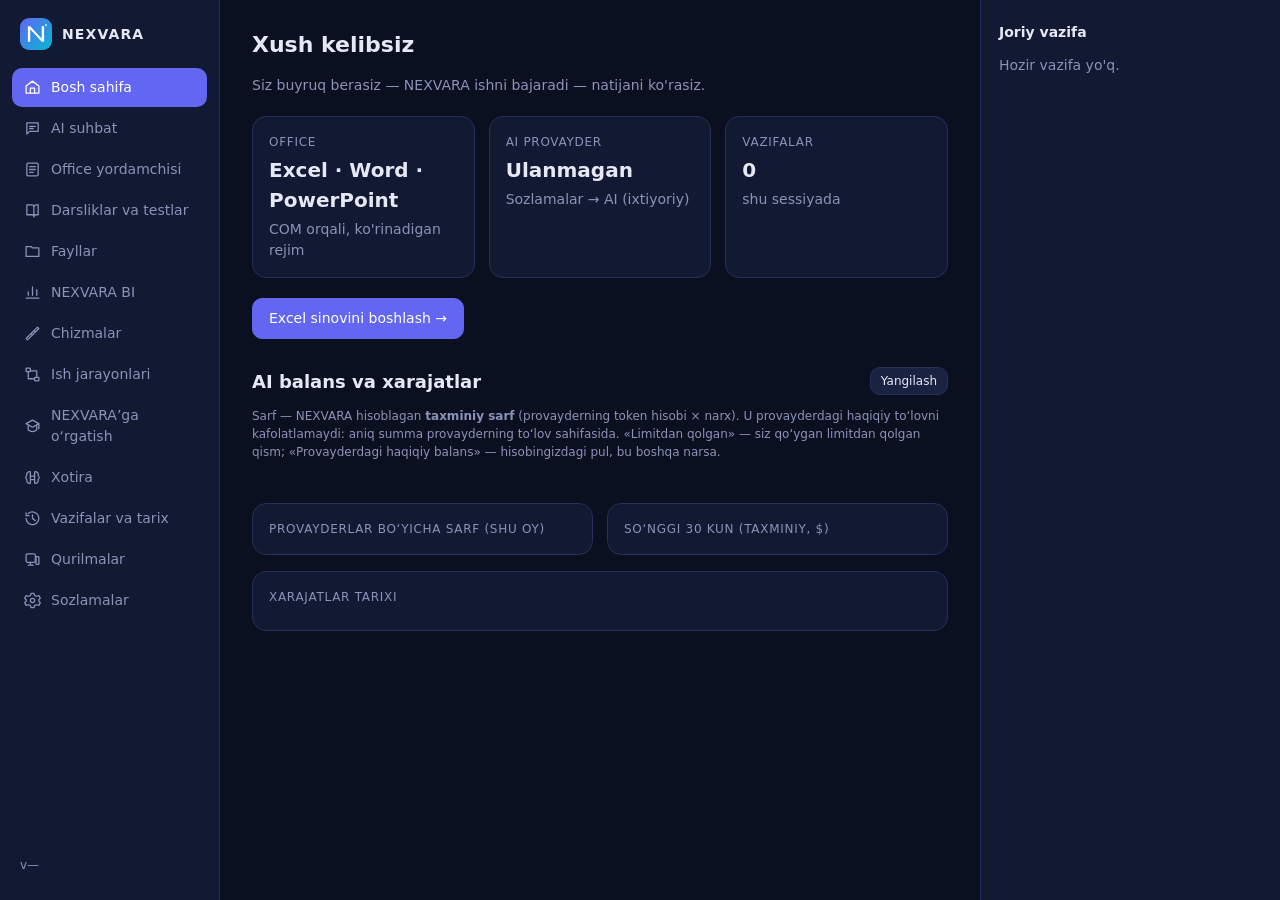
==== src/nexvara/app/ui/index.html @ e2f55698 "Chizma: o'lchamlar jadvali (Word'da rasm ostida), bir nechta chizmadan PDF albom («Albom» tugmasi), " ====
<!doctype html>
<html lang="uz" data-theme="dark">
<head>
  <meta charset="utf-8">
  <meta name="viewport" content="width=device-width, initial-scale=1">
  <title>NEXVARA</title>
  <link rel="stylesheet" href="app.css">
</head>
<body>
  <aside class="sidebar">
    <div class="brand"><img class="logo" src="brand.svg" alt=""><span>NEXVARA</span></div>
    <nav id="nav">
      <button class="nav-item active" data-page="home" data-i18n="nav.home">Bosh sahifa</button>
      <button class="nav-item" data-page="chat" data-i18n="nav.chat">AI suhbat</button>
      <button class="nav-item" data-page="office" data-i18n="nav.office">Office yordamchisi</button>
      <button class="nav-item" data-page="library" data-i18n="nav.library">Darsliklar va testlar</button>
      <button class="nav-item" data-page="files" data-milestone="M5" data-i18n="nav.files">Fayllar</button>
      <button class="nav-item" data-page="bi" data-milestone="M8" data-i18n="nav.bi">NEXVARA BI</button>
      <button class="nav-item" data-page="cad" data-i18n="nav.cad">Chizmalar</button>
      <button class="nav-item" data-page="workflows" data-milestone="M6" data-i18n="nav.workflows">Ish jarayonlari</button>
      <button class="nav-item" data-page="teach" data-milestone="M6" data-i18n="nav.teach">NEXVARA’ga o‘rgatish</button>
      <button class="nav-item" data-page="memory" data-milestone="M6" data-i18n="nav.memory">Xotira</button>
      <button class="nav-item" data-page="history" data-i18n="nav.history">Vazifalar va tarix</button>
      <button class="nav-item" data-page="devices" data-milestone="M12" data-i18n="nav.devices">Qurilmalar</button>
      <button class="nav-item" data-page="settings" data-i18n="nav.settings">Sozlamalar</button>
    </nav>
    <div class="sidebar-foot" id="version">v—</div>
  </aside>

  <main class="content">
    <div class="update-banner" id="update-banner" role="status" hidden>
      <span id="update-banner-text"></span>
      <button class="btn primary" id="update-banner-go" type="button">Yangilash</button>
      <button class="btn" id="update-banner-later" type="button">Keyinroq</button>
    </div>
    <section class="page active" id="page-home">
      <h1>Xush kelibsiz</h1>
      <p class="muted">Siz buyruq berasiz — NEXVARA ishni bajaradi — natijani ko'rasiz.</p>
      <div class="cards">
        <div class="card"><div class="card-label">Office</div><div class="card-value">Excel · Word · PowerPoint</div><div class="muted">COM orqali, ko'rinadigan rejim</div></div>
        <div class="card"><div class="card-label">AI provayder</div><div class="card-value" id="ai-status">Ulanmagan</div><div class="muted">Sozlamalar → AI (ixtiyoriy)</div></div>
        <div class="card"><div class="card-label">Vazifalar</div><div class="card-value" id="task-count">0</div><div class="muted">shu sessiyada</div></div>
      </div>
      <button class="btn primary" data-goto="office">Excel sinovini boshlash →</button>

      <section class="ai-money" id="ai-money" aria-labelledby="ai-money-title">
        <div class="ai-money-head">
          <h2 id="ai-money-title">AI balans va xarajatlar</h2>
          <button class="btn small-btn" id="ai-money-refresh" type="button">Yangilash</button>
        </div>
        <p class="muted small">Sarf — NEXVARA hisoblagan <b>taxminiy sarf</b> (provayderning
          token hisobi × narx). U provayderdagi haqiqiy to‘lovni kafolatlamaydi: aniq summa
          provayderning to‘lov sahifasida. «Limitdan qolgan» — siz qo‘ygan limitdan qolgan qism;
          «Provayderdagi haqiqiy balans» — hisobingizdagi pul, bu boshqa narsa.</p>
        <div class="ai-warn" id="ai-money-warn" hidden></div>
        <div class="ai-totals" id="ai-money-totals"></div>
        <div class="ai-cards" id="ai-money-cards"></div>
        <div class="ai-money-grid">
          <div class="card">
            <div class="card-label">Provayderlar bo‘yicha sarf (shu oy)</div>
            <div id="ai-money-split"></div>
          </div>
          <div class="card">
            <div class="card-label">So‘nggi 30 kun (taxminiy, $)</div>
            <div id="ai-money-chart" class="ai-chart"></div>
          </div>
        </div>
        <div class="card wide">
          <div class="card-label">Xarajatlar tarixi</div>
          <table class="lib-table" id="ai-money-history"></table>
        </div>
      </section>
    </section>

    <section class="page" id="page-chat">
      <h1 data-i18n="nav.chat">AI suhbat</h1>
      <p class="muted small">Masalan: «Hisobot.xlsx ni och, dublikatlarni o‘chir, Summa bo‘yicha
        kamayish tartibida sarala, jami qo‘sh, diagramma qo‘sh va saqla» ·
        «ariza.docx ni rasmiy formatla va PDF ga saqla» ·
        «7-sinf fizika Nyuton qonunlari mavzusini chiqarib ber» ·
        «… bo‘yicha taqdimot tayyorla» · «… 20 ta test tuz». Asl fayllar o‘zgarmaydi:
        natija «_NEXVARA» nusxasiga saqlanadi.</p>
      <div class="chat-log" id="chat-log"></div>
      <div class="chat-context" id="chat-context" hidden>📄 <span id="chat-file"></span></div>
      <div class="chat-tools" role="toolbar" aria-label="Rasm, ovoz va AI modeli">
        <button class="btn" id="chat-mic" type="button" title="🎤 Ovoz bilan topshiriq: bosing, gapiring, yana bosing (o‘zbek, rus, ingliz)">🎤 Gapirish</button>
        <button class="btn" id="chat-speak" type="button" aria-pressed="false" title="🔊 Javoblarni ovozda eshitish (yoqish/o‘chirish)">🔊 Ovozli javob</button>
        <button class="btn" id="chat-image" type="button" title="🖼️ Kompyuterdan rasm yuklash — keyin savol bering">🖼️ Rasm</button>
        <button class="btn" id="chat-camera" type="button" title="📷 Kamera bilan suratga olish">📷 Kamera</button>
        <button class="btn" id="chat-gen" type="button" title="✨ AI bilan rasm yaratish yoki ochiq rasmni tahrirlash (narxi oldin aytiladi)">✨ Rasm yaratish</button>
        <button class="btn" id="chat-live" type="button" aria-pressed="false" title="🎧 Jonli ovozli suhbat: tinglaydi, javob beradi, yana tinglaydi">🎧 Jonli suhbat</button>
        <button class="btn" id="chat-models" type="button" title="🧠 AI modeli: har yo‘nalish uchun AUTO yoki qo‘lda">🧠 AUTO</button>
      </div>
      <div class="muted small" id="chat-ai-meta" aria-live="polite">AI modeli: tanlanmagan</div>
      <form class="chat-input" id="chat-form">
        <button class="btn" id="chat-attach" type="button" title="Fayl tanlash">📎</button>
        <input id="chat-text" type="text" placeholder="Masalan: 7-sinf fizika Nyuton qonunlari 20 ta test" autocomplete="off">
        <button class="btn primary" type="submit">Yuborish</button>
      </form>
    </section>

    <section class="page" id="page-office">
      <h1 data-i18n="nav.office">Office yordamchisi</h1>
      <div class="card wide">
        <div class="card-label">Excel — birinchi real sinov</div>
        <p>Excel ochiladi, yangi ish kitobi yaratiladi, 10 qatorli jadval kiritiladi, hisob-kitob qilinadi,
          formatlanadi, <b>Documents\NEXVARA</b> papkasiga saqlanadi va qayta ochib tekshiriladi.
          Hammasi sizning ko'z oldingizda bajariladi.</p>
        <button class="btn primary run-task" id="run-excel" data-api="run_excel_demo">Excel'da jadval yaratish</button>
      </div>
      <div class="card wide">
        <div class="card-label">Excel — savdo boshqaruv paneli</div>
        <p>144 qatorli savdo ma'lumoti, SUMIFS/IF/COUNTIF formulalari, KPI ko'rsatkichlari,
          3 ta grafik, yig‘ma jadval (PivotTable) va shartli formatlash. Har bir raqam qayta ochib tekshiriladi.</p>
        <button class="btn primary run-task" id="run-dashboard" data-api="run_excel_dashboard">Excel’da boshqaruv paneli yaratish</button>
      </div>
      <div class="card wide">
        <div class="card-label">Word — rasmiy hisobot</div>
        <p>A4 sahifa, sarlavha, mundarija, bo'limlar, jadval, diagramma rasmi, izoh, kolontitul va
          sahifa raqamlari. DOCX va PDF saqlanadi, qayta ochib 15 ta tekshiruvdan o'tkaziladi.</p>
        <button class="btn primary run-task" id="run-word" data-api="run_word_report">Word hisobot yaratish</button>
      </div>
      <div class="card wide">
        <div class="card-label">PowerPoint — taqdimot</div>
        <p>6 slayd (16:9): jadval, haqiqiy grafik, rasm, ma'ruzachi izohlari, o'tishlar va animatsiya.
          Matn sig'ishi va obyektlar ustma-ust tushmasligi tekshiriladi. PPTX va PDF saqlanadi.</p>
        <button class="btn primary run-task" id="run-ppt" data-api="run_presentation">PowerPoint taqdimot yaratish</button>
      </div>
    </section>

    <section class="page" id="page-library">
      <h1>Darsliklar va testlar</h1>
      <p class="muted">Darsliklar kompyuteringizda saqlanadi va NEXVARA ulardan mavzu bo'yicha test tuzadi.</p>
      <div class="card wide">
        <div class="card-label">Darsliklar papkasi</div>
        <div class="mono" id="lib-folder"></div>
        <div class="row">
          <button class="btn" id="lib-open" type="button">Papkani ochish</button>
          <button class="btn primary run-task" id="lib-index" type="button">Yangilash (indekslash)</button>
          <span class="muted" id="lib-count"></span>
        </div>
        <div id="lib-empty" class="hint">
          <b>Qanday qo'shiladi:</b> yangi darsliklarni Respublika ta'lim markazining rasmiy Telegram
          kanalidan PDF ko'rinishida yuklab oling va shu papkaga tashlang. Fayl nomida sinf va fan
          bo'lsa yaxshi (masalan <span class="mono">7-sinf Fizika.pdf</span>) yoki
          <span class="mono">7-sinf</span> nomli papkalarga joylang. Keyin «Yangilash»ni bosing.
        </div>
      </div>

      <div class="card wide" id="sources">
        <div class="card-label">Darslik manbalari</div>
        <div class="source-row">
          <div>
            <b>Rasmiy eski nashr</b> — eduportal.uz (vazirlik portali, 2017–2019, 205 ta o‘zbekcha darslik)
            <div class="muted small" id="src-edu"></div>
          </div>
          <button class="btn run-task" id="src-edu-btn" type="button">Yuklab olish</button>
        </div>
        <div class="source-row">
          <div>
            <b>Yangi darsliklar</b> — Respublika ta’lim markazi rasmiy Telegram kanali
            <div class="muted small" id="src-tg"></div>
          </div>
          <button class="btn primary run-task" id="src-tg-btn" type="button" hidden>Yuklab olish</button>
        </div>
        <div id="tg-setup" class="tg-steps" hidden>
          <div class="hint small">
            <b>1-qadam (bir marta):</b> <span class="mono">my.telegram.org</span> saytiga telefon raqamingiz bilan
            kiring → «API development tools» → istalgan nom bilan ilova yarating → <b>App api_id</b> va
            <b>App api_hash</b> ni shu yerga yozing. Bu bepul; ma’lumot faqat shu kompyuterda saqlanadi.
          </div>
          <div class="form-grid">
            <label>API ID <input id="tg-id" type="text" inputmode="numeric"></label>
            <label class="wide-field">API hash <input id="tg-hash" type="text"></label>
          </div>
          <div class="row"><button class="btn" id="tg-save" type="button">Saqlash</button></div>
        </div>
        <div id="tg-login" class="tg-steps" hidden>
          <div class="hint small"><b>2-qadam:</b> Telegram'ga kirish. Kod Telegram ilovangizga keladi.</div>
          <div class="form-grid">
            <label>Telefon <input id="tg-phone" type="tel" placeholder="+998901234567"></label>
            <label>Kod <input id="tg-code" type="text" inputmode="numeric"></label>
            <label>Ikki bosqichli parol (bo‘lsa) <input id="tg-pass" type="password"></label>
          </div>
          <div class="row">
            <button class="btn" id="tg-send" type="button">Kod yuborish</button>
            <button class="btn primary" id="tg-signin" type="button">Kirish</button>
          </div>
        </div>
        <div class="error" id="src-error" hidden></div>
      </div>

      <form class="card wide" id="test-form" hidden>
        <div class="card-label">Mavzu va test</div>
        <div class="form-grid">
          <label>Sinf <select id="t-grade"></select></label>
          <label>Fan <select id="t-subject"></select></label>
          <label class="wide-field">Mavzu (bo'sh qoldirilsa — butun darslik)
            <input id="t-topic" type="text" placeholder="masalan: Nyuton qonunlari"></label>
          <label>Savollar soni <input id="t-count" type="number" min="1" max="60" value="20"></label>
          <label>Variantlar <input id="t-variants" type="number" min="1" max="6" value="1"></label>
          <label class="check-label"><input id="t-ai" type="checkbox">
            AI bilan tuzish (sifatliroq; pullik — narxi oldindan so‘raladi)</label>
        </div>
        <div class="error" id="t-error" hidden></div>
        <div class="row">
          <button class="btn run-task" id="t-topic-show" type="button">Mavzuni chiqarish</button>
          <button class="btn primary run-task" id="t-make" type="submit">Test tuzish</button>
        </div>
        <p class="muted small">AI'siz rejimda savollar darslik matnidagi ta'riflar, sanalar va
          raqamlardan tuziladi. «AI bilan» belgilansa, savollarni AI mavzu matnidan yozadi (kalit
          kerak). Word'da tahrirlab olishingiz mumkin.
          «Mavzuni chiqarish» mavzu matnini Word'da va darslikning asl sahifalarini PDF'da beradi.</p>
      </form>

      <div class="card wide">
        <div class="card-label">Kutubxona</div>
        <table class="lib-table">
          <thead><tr><th>Sinf</th><th>Fan</th><th>Yil</th><th>Bet</th><th>Fayl</th></tr></thead>
          <tbody id="lib-books"></tbody>
        </table>
        <div id="lib-problems-box" hidden>
          <div class="card-label" style="margin-top:12px">Qo'shilmagan fayllar</div>
          <ul id="lib-problems" class="small"></ul>
        </div>
      </div>
    </section>

    <section class="page" id="page-history">
      <h1 data-i18n="nav.history">Vazifalar va tarix</h1>
      <div id="history-list" class="history"></div>
    </section>

    <section class="page" id="page-settings">
      <h1>Sozlamalar</h1>
      <div class="card wide">
        <div class="card-label">Ko‘rinish</div>
        <div class="row">
          <button class="btn" data-theme-set="dark" type="button">Qorong‘i</button>
          <button class="btn" data-theme-set="light" type="button">Yorug‘</button>
        </div>
      </div>
      <div class="card wide" id="account-card">
        <div class="card-label">Google hisobi (ixtiyoriy)</div>
        <p class="muted small">Kirmasangiz ham NEXVARA to‘liq ishlaydi. Kirish xavfsiz brauzer
          oynasida bo‘ladi; parol NEXVARA’ga kelmaydi, kirish kaliti Windows Credential Manager’da saqlanadi.</p>
        <div id="account-info" class="muted small"></div>
        <div class="row">
          <button class="btn" id="account-import" type="button">Client JSON faylini tanlash</button>
          <button class="btn primary" id="account-login" type="button">Google bilan kirish</button>
          <button class="btn" id="account-logout" type="button" hidden>Chiqish</button>
          <button class="btn" id="account-forget-owner" type="button" hidden>Egani almashtirish</button>
        </div>
        <div class="row" id="account-owner-ask" hidden>
          <span id="account-owner-text"></span>
          <button class="btn primary" id="account-owner-yes" type="button">Ha, bu mening hisobim</button>
          <button class="btn" id="account-owner-no" type="button">Yo‘q</button>
        </div>
        <p class="muted small">JSON fayl Google Cloud → Clients → «Desktop app» dan yuklanadi
          (docs/GOOGLE_LOGIN.md). NEXVARA hisobingizga o‘zi kirmaydi: kirishni faqat siz brauzerda tasdiqlaysiz.</p>
        <div class="error" id="account-error" hidden></div>
      </div>
      <div class="card wide" id="sync-card">
        <div class="card-label">Sinxronlash (ixtiyoriy)</div>
        <p class="muted small">Sozlamalar, eslatmalar va o‘rgatilgan qoidalar boshqa kompyuter va telefon bilan
          almashadi. Fayllar parol bilan shifrlanadi; API kalitlar va AI yoqilishi hech qachon uzatilmaydi.</p>
        <form id="sync-form" class="form-grid">
          <label>Umumiy papka (OneDrive, Google Drive papkasi, tarmoq)
            <input id="sync-folder" type="text" placeholder="masalan C:\Users\Siz\OneDrive"></label>
          <label>Sinxron paroli (barcha qurilmalarda bir xil, 8+ belgi)
            <input id="sync-pass" type="password" autocomplete="new-password" placeholder="saqlangan bo‘lsa bo‘sh qoldiring"></label>
          <label class="check-label"><input id="sync-drive" type="checkbox"> Google Drive orqali ham (Google hisobi kerak)</label>
          <label class="check-label"><input id="sync-chat" type="checkbox"> Suhbat tarixini ham (oxirgi 30 kun, shifrlangan)</label>
          <div class="row"><button class="btn" type="submit">Saqlash</button>
            <button class="btn primary" id="sync-now" type="button">Hozir sinxronlash</button></div>
        </form>
        <div class="muted small" id="sync-msg"></div>
        <div class="error" id="sync-error" hidden></div>
      </div>
      <form class="card wide" id="settings-form">
        <div class="card-label">Testlar va Office</div>
        <div class="form-grid">
          <label>Savollar soni (sukut) <input id="s-count" type="number" min="1" max="60"></label>
          <label>Variantlar (sukut) <input id="s-variants" type="number" min="1" max="6"></label>
          <label class="check-label"><input id="s-keep-open" type="checkbox">
            Ish tugagach Office oynasi ochiq qolsin</label>
        </div>
        <div class="row"><button class="btn primary" type="submit">Saqlash</button>
          <span class="muted small" id="s-saved"></span></div>
        <div class="error" id="s-error" hidden></div>
      </form>
      <div class="card wide" id="ai-card">
        <div class="card-label">AI (ixtiyoriy)</div>
        <p class="muted small">Kalitsiz ham NEXVARA ishlaydi. Kalit qo‘shsangiz: erkin yozilgan
          buyruqlarni tushunadi, darsliklar bo‘yicha savollarga javob beradi, sifatliroq test tuzadi.
          Kalit Windows himoyalangan xotirasida (Credential Manager) saqlanadi va faqat o‘z
          provayderiga yuboriladi. Bitta provayder yetarli.</p>
        <p class="muted small"><b>Muhim:</b> ChatGPT, Claude yoki Gemini obunasi (Plus, Pro, Max,
          Advanced) API krediti bilan bir xil emas. NEXVARA API orqali ishlaydi — har bir provayder
          saytida alohida API kalit va API krediti (balans) kerak. To‘lov NEXVARA ichida
          qilinmaydi: «To‘lov / Balans» tugmasi provayderning rasmiy sahifasini brauzerda ochadi.
          Karta raqami, CVV yoki bank parolini NEXVARA’ga hech qachon kiritmang.</p>
        <details class="ai-howto">
          <summary>AI’ni qanday ulash mumkin (bir martalik, 2 daqiqa)</summary>
          <ol class="muted small">
            <li>Provayder qatorida «API kalitini olish ↗» ni bosing — rasmiy sayt brauzerda ochiladi.
              U yerda o‘z hisobingiz bilan kiring va yangi API kalit yarating.</li>
            <li>Kalitni saytdagi nusxalash tugmasi bilan nusxalang.</li>
            <li>NEXVARA’da «Buferdan kalitni saqlash» ni bosing. Kalit ekranga chiqmaydi: bepul
              tekshiriladi, Windows himoyalangan xotirasiga (Credential Manager) yoziladi va
              bufer tozalanadi.</li>
            <li>AI o‘zidan yoqilmaydi: pastdagi «AI yoqilgan» ni o‘zingiz belgilaysiz.</li>
          </ol>
          <p class="muted small">Nega «Google/ChatGPT bilan kirish» emas: OpenAI, Claude va DeepSeek
            boshqa dasturlarga API uchun rasmiy kirish (OAuth) bermaydi — faqat API kalit. Gemini’da
            OAuth bor, lekin u Google Cloud loyihasi va keng ruxsat talab qiladi; Google o‘zi ham
            API kalitni eng oddiy yo‘l deb tavsiya qiladi. Obuna (ChatGPT Plus, Gemini Advanced…)
            API krediti emas.</p>
        </details>
        <div id="ai-providers"></div>
        <div class="row wrap"><button class="btn" id="ai-refresh-catalog" type="button">Hozir yangilash</button>
          <span class="muted small" id="ai-catalog-status"></span></div>
        <h3 class="ai-caps-title">🧠 Yo‘nalishlar: AUTO yoki qo‘lda</h3>
        <p class="muted small">Matn, rasmni ko‘rish, rasm yaratish, ovoz → matn, matn → ovoz va jonli suhbat
          uchun alohida tanlang. AUTO — vazifaga qarab avval bepul, keyin eng arzon mos model; qo‘lda
          tanlangan model o‘zboshimchalik bilan almashtirilmaydi. Pullik rasm yaratish har doim
          narxi aytilib, «Ha» dan keyin bajariladi.</p>
        <div id="ai-caps-settings" class="caps-list"></div>
        <form id="ai-form">
          <div class="form-grid">
            <label class="check-label"><input id="ai-enabled" type="checkbox"> AI yoqilgan</label>
            <label class="check-label wide-field"><input id="ai-free" type="checkbox">
              Bepul rejim: hamma ish Gemini’ning bepul darajasida (pul sarflanmaydi)</label>
            <label class="check-label wide-field"><input id="ai-free-confirmed" type="checkbox">
              AI Studio hisobimda ushbu kalit Free Tier ekanini tekshirdim</label>
            <div class="free-note wide-field" id="ai-free-note"></div>
            <label>Asosiy provayder <select id="ai-provider"></select></label>
            <label>Kunlik limit, $ <input id="ai-daily" type="number" min="0" step="0.1"></label>
            <label>Oylik limit, $ <input id="ai-monthly" type="number" min="0" step="0.5"></label>
            <label>Shundan qimmat so‘rovda so‘rasin, $ <input id="ai-confirm" type="number" min="0" step="0.01"></label>
            <label>Bitta topshiriq limiti, $ <input id="ai-task" type="number" min="0" step="0.05"></label>
            <label class="check-label"><input id="ai-fallback" type="checkbox">
              Provayder javob bermasa, boshqa ulangan provayderga o‘tish</label>
            <label class="check-label"><input id="ai-send-text" type="checkbox">
              Savollarga javobda darslik parchalarini AI’ga yuborish</label>
          </div>
          <div class="row"><button class="btn primary" type="submit">Saqlash</button>
            <span class="muted small" id="ai-saved"></span></div>
          <div class="error" id="ai-error" hidden></div>
        </form>
        <div class="muted small" id="ai-spent"></div>
        <table class="lib-table" id="ai-usage"></table>
      </div>
      <div class="card wide">
        <div class="card-label">Ma’lumotlar</div>
        <div class="mono" id="s-data"></div>
        <div class="row">
          <button class="btn" id="s-open-data" type="button">Papkani ochish</button>
          <button class="btn" id="s-shortcut" type="button">Ish stolida yorliq yaratish</button>
          <button class="btn" id="s-clear-history" type="button">Vazifalar tarixini tozalash</button>
        </div>
        <div class="muted small" id="s-msg"></div>
      </div>
      <div class="card wide" id="update-card">
        <div class="card-label">Versiya va yangilanish</div>
        <div id="upd-info" class="muted small"></div>
        <form class="row wrap" id="upd-form">
          <input class="grow-input" id="upd-channel" type="text"
            placeholder="Yangilanish papkasi yoki https:// manzil (masalan D:\NEXVARA\releases)">
          <button class="btn" type="submit">Saqlash</button>
          <button class="btn primary" id="upd-check" type="button">Yangilanishni tekshirish</button>
          <button class="btn" id="upd-install" type="button" hidden>O‘rnatish</button>
        </form>
        <div class="muted small" id="upd-msg"></div>
        <div class="error" id="upd-error" hidden></div>
      </div>
      <div class="card wide"><div class="card-label">Tizim</div><pre id="sys-info" class="mono"></pre></div>
    </section>

    <section class="page" id="page-memory">
      <h1>Xotira</h1>
      <p class="muted">NEXVARA eslab qolgan narsalar, suhbatlar va fayllar. Hammasi faqat shu
        kompyuterda (D:\NEXVARA\app.db) saqlanadi. Suhbatda «Eslab qol: ...» deb yozsangiz ham bo‘ladi.</p>
      <div class="card wide">
        <div class="card-label">Qidiruv</div>
        <form class="row" id="mem-search-form">
          <input class="grow-input" id="mem-search" type="text" placeholder="masalan: maktab, hisobot, fizika">
          <button class="btn primary" type="submit">Qidirish</button>
        </form>
        <ul class="plain-list" id="mem-search-results"></ul>
      </div>
      <div class="card wide">
        <div class="card-label">Eslab qolinganlar</div>
        <form class="row" id="mem-fact-form">
          <input class="grow-input" id="mem-fact" type="text" placeholder="masalan: Men 12-maktabda fizika o‘qituvchisiman">
          <button class="btn primary" type="submit">Qo‘shish</button>
        </form>
        <ul class="plain-list" id="mem-facts"></ul>
      </div>
      <div class="card wide">
        <div class="card-label">Suhbatlar tarixi</div>
        <div class="mem-chat" id="mem-chat"></div>
        <div class="row"><button class="btn" id="mem-clear-chat" type="button">Suhbatlarni tozalash</button></div>
      </div>
      <div class="card wide">
        <div class="card-label">Oxirgi fayllar</div>
        <table class="lib-table" id="mem-files"></table>
      </div>
      <div class="card wide">
        <div class="card-label">Zaxira va tiklash</div>
        <div class="row wrap">
          <button class="btn" id="mem-export" type="button">Zaxira nusxa olish</button>
          <button class="btn" id="mem-import" type="button">Zaxiradan tiklash</button>
        </div>
        <div class="muted small" id="mem-backup-msg"></div>
      </div>
    </section>

    <section class="page" id="page-teach">
      <h1 data-i18n="nav.teach">NEXVARA’ga o‘rgatish</h1>
      <p class="muted">Bir marta o‘rgating — NEXVARA keyingi har bir ishda qo‘llaydi. Masalan:
        «Har doim Excel raqamlarini markazga joyla», «Word hujjatlarida doim sahifa raqamini qo‘y»,
        «testlar doim 2 variant bo‘lsin». Suhbatda ham shunday yozsangiz bo‘ladi.</p>
      <form class="card wide" id="teach-form">
        <div class="card-label">Yangi qoida</div>
        <div class="form-grid">
          <label>Qaysi ish uchun <select id="teach-app">
            <option value="excel">Excel</option><option value="word">Word</option>
            <option value="powerpoint">PowerPoint</option><option value="test">Testlar</option>
          </select></label>
          <label class="wide-field">Qoida <input id="teach-text" type="text"
            placeholder="masalan: jadvalni formatla va sarlavhani qotir"></label>
        </div>
        <div class="row">
          <button class="btn" id="teach-check" type="button">Tekshirish</button>
          <button class="btn primary" type="submit">Saqlash</button>
        </div>
        <div class="muted small" id="teach-preview"></div>
        <div class="error" id="teach-error" hidden></div>
        <p class="muted small">Word shablon: «shablon: D:\Shablonlar\maktab.dotx» deb yozing —
          yangi Word hujjatlar (testlar, mavzular) shu shablondan yaratiladi.</p>
      </form>
      <div class="card wide">
        <div class="card-label">O‘rgatilgan qoidalar</div>
        <div id="teach-rules"></div>
      </div>
    </section>

    <section class="page" id="page-files">
      <h1>Fayllar</h1>
      <p class="muted">Fayllarni topish, nusxalash, ko‘chirish, nomlash, ZIP, PDF'ga aylantirish,
        zaxira va tiklash. Hech bir fayl ustiga yozilmaydi; o‘chirilganlar Savatga tushadi.</p>
      <form class="card wide" id="f-form">
        <div class="card-label">Qidirish</div>
        <div class="form-grid">
          <label class="wide-field">Fayl nomidagi so‘z <input id="f-query" type="text" placeholder="masalan: hisobot"></label>
          <label>Turi <select id="f-ext">
            <option value="">Barchasi</option>
            <option value=".docx .doc .rtf">Word</option>
            <option value=".xlsx .xlsm .xls .csv">Excel</option>
            <option value=".pptx .ppt">PowerPoint</option>
            <option value=".pdf">PDF</option>
            <option value=".jpg .jpeg .png .gif .bmp .webp">Rasmlar</option>
            <option value=".zip .rar .7z">Arxivlar</option>
          </select></label>
          <label>Papka <input id="f-folder" type="text" placeholder="hamma odatiy joylar" readonly></label>
        </div>
        <div class="row wrap">
          <button class="btn primary" type="submit">Qidirish</button>
          <button class="btn" id="f-pick" type="button">Papka tanlash</button>
          <button class="btn" id="f-clear-folder" type="button">Hamma joyda</button>
        </div>
        <div class="error" id="f-error" hidden></div>
      </form>
      <div class="card wide">
        <div class="card-label">Natija <span class="muted" id="f-count"></span></div>
        <div class="row wrap" id="f-actions">
          <button class="btn small-btn" data-fa="open">Ochish</button>
          <button class="btn small-btn" data-fa="reveal">Papkada ko‘rsatish</button>
          <button class="btn small-btn" data-fa="copy">Nusxalash…</button>
          <button class="btn small-btn" data-fa="move">Ko‘chirish…</button>
          <button class="btn small-btn" data-fa="rename">Nomini o‘zgartirish</button>
          <button class="btn small-btn" data-fa="zip">ZIP qilish</button>
          <button class="btn small-btn" data-fa="unzip">Arxivdan chiqarish</button>
          <button class="btn small-btn" data-fa="pdf">PDF'ga aylantirish</button>
          <button class="btn small-btn" data-fa="backup">Zaxira nusxa</button>
          <button class="btn small-btn" data-fa="versions">Versiyalar</button>
          <button class="btn small-btn danger" data-fa="recycle">Savatga o‘chirish</button>
        </div>
        <div class="muted small" id="f-msg"></div>
        <table class="lib-table files-table" id="f-table"></table>
        <div class="file-info" id="f-info" hidden></div>
      </div>
      <div class="card wide">
        <div class="card-label">Papkani tartiblash</div>
        <p class="muted small">Papkadagi fayllar turiga qarab ichki papkalarga ajratiladi (Hujjatlar,
          Jadvallar, Taqdimotlar, PDF, Rasmlar, Arxivlar…). Avval reja ko‘rsatiladi.</p>
        <div class="row wrap">
          <button class="btn" id="f-tidy-pick" type="button">Papka tanlash</button>
          <button class="btn primary" id="f-tidy-run" type="button" disabled>Tartiblash</button>
          <span class="mono" id="f-tidy-folder"></span>
        </div>
        <table class="lib-table" id="f-tidy-plan"></table>
      </div>
      <div class="card wide">
        <div class="card-label">Amallar jurnali</div>
        <table class="lib-table" id="f-log"></table>
      </div>
    </section>

    <section class="page" id="page-workflows">
      <h1 data-i18n="nav.workflows">Ish jarayonlari</h1>
      <p class="muted">Bir necha buyruqni ketma-ket saqlab qo‘ying: qo‘lda, papkaga yangi fayl
        tushganda yoki har kuni belgilangan vaqtda bajariladi. Buyruqlar chatdagi kabi yoziladi;
        <b>{fayl}</b> — ishlanayotgan fayl o‘rni. Pullik AI so‘rovlari ish jarayoni ichida bajarilmaydi.</p>
      <div class="card wide" id="wf-active-card" hidden>
        <div class="card-label">Hozir bajarilmoqda</div>
        <div id="wf-active"></div>
      </div>
      <div class="card wide">
        <div class="card-label">Saqlangan ish jarayonlari</div>
        <div id="wf-list"></div>
      </div>
      <form class="card wide" id="wf-form">
        <div class="card-label" id="wf-form-title">Yangi ish jarayoni</div>
        <div class="form-grid">
          <label class="wide-field">Shablondan boshlash <select id="wf-template"><option value="">—</option></select></label>
          <label class="wide-field">Nomi <input id="wf-name" type="text" placeholder="masalan: Kelgan hisobotlarni tayyorlash"></label>
        </div>
        <div class="card-label" style="margin-top:12px">Qadamlar</div>
        <div id="wf-steps"></div>
        <div class="row wrap">
          <button class="btn small-btn" type="button" data-add="command">+ Buyruq</button>
          <button class="btn small-btn" type="button" data-add="approve">+ Tasdiq</button>
          <button class="btn small-btn" type="button" data-add="wait">+ Kutish</button>
        </div>
        <div class="form-grid">
          <label>Ishga tushishi <select id="wf-trigger">
            <option value="manual">Qo‘lda</option>
            <option value="folder">Papkaga yangi fayl tushganda</option>
            <option value="daily">Har kuni</option>
          </select></label>
          <label data-trig="folder">Papka <input id="wf-folder" type="text" readonly placeholder="tanlang"></label>
          <label data-trig="folder">Fayl turlari <input id="wf-ext" type="text" placeholder=".xlsx .csv"></label>
          <label data-trig="daily">Vaqt <input id="wf-time" type="time" value="08:00"></label>
          <label>Xatoda qayta urinish <input id="wf-retries" type="number" min="0" max="5" value="1"></label>
          <label>Qadam bajarilmasa <select id="wf-onerror">
            <option value="stop">To‘xtatish</option><option value="continue">Keyingisiga o‘tish</option>
          </select></label>
        </div>
        <div class="row wrap">
          <button class="btn" id="wf-folder-pick" type="button" data-trig="folder">Papka tanlash</button>
          <button class="btn primary" type="submit">Saqlash</button>
          <button class="btn" id="wf-new" type="button">Yangi</button>
        </div>
        <div class="error" id="wf-error" hidden></div>
        <div class="muted small" id="wf-saved"></div>
      </form>
      <div class="card wide">
        <div class="card-label">Bajarilganlar tarixi</div>
        <table class="lib-table" id="wf-runs"></table>
      </div>
    </section>

    <section class="page" id="page-bi">
      <h1>NEXVARA BI</h1>
      <p class="muted">Excel, CSV, JSON, XML yoki TXT fayldan (yoki papkadagi bir nechta fayldan)
        interaktiv boshqaruv paneli. Power BI kerak emas. Suhbatda «Savdo.xlsx dan panel yarat» deb
        yozsangiz ham bo‘ladi.</p>
      <div class="card wide">
        <div class="row wrap">
          <button class="btn primary" id="bi-source" type="button">Fayl tanlash</button>
          <button class="btn" id="bi-folder" type="button">Papka (bir nechta fayl)</button>
          <select id="bi-sheet" hidden></select>
          <input id="bi-sql" hidden placeholder="Bazadan so‘rov: SELECT … (Enter)" title="Faqat o‘qish: bazaga hech narsa yozilmaydi">
          <select id="bi-saved"></select>
          <button class="btn" id="bi-open" type="button">Ochish</button>
          <button class="btn danger" id="bi-del" type="button">O‘chirish</button>
        </div>
        <div class="muted small" id="bi-msg"></div>
        <div class="error" id="bi-error" hidden></div>
      </div>
      <div id="bi-board" hidden>
        <div class="card wide">
          <div class="row wrap">
            <input class="grow-input" id="bi-name" type="text" placeholder="Panel nomi">
            <button class="btn primary" id="bi-save" type="button">Saqlash</button>
            <button class="btn" id="bi-add-widget" type="button">+ Vidjet</button>
            <button class="btn" data-bi-export="png" type="button">PNG</button>
            <button class="btn" data-bi-export="pdf" type="button">PDF</button>
            <button class="btn" data-bi-export="xlsx" type="button">Excel</button>
            <button class="btn" data-bi-export="csv" type="button">CSV</button>
          </div>
          <div class="row wrap" id="bi-tabs"></div>
          <div class="form-grid bi-filters" id="bi-filters"></div>
          <div class="row wrap"><span id="bi-chips"></span>
            <button class="btn small-btn" id="bi-clear" type="button">Filtrlarni tozalash</button>
            <span class="muted small" id="bi-rows"></span></div>
        </div>
        <div class="card wide" id="bi-wform" hidden></div>
        <div class="bi-kpis" id="bi-kpis"></div>
        <div class="bi-grid" id="bi-grid"></div>
        <div class="card wide">
          <button class="btn" id="bi-etl-toggle" type="button">Ma’lumotni tayyorlash (tozalash, formula, birlashtirish) ▾</button>
          <div id="bi-etl-body" hidden></div>
        </div>
      </div>
      <div class="bi-tip" id="bi-tip" hidden></div>
    </section>

    <section class="page" id="page-cad">
      <div class="cad-head">
        <div>
          <h1>Chizmalar</h1>
          <p class="muted small">NEXVARA’ning o‘z chizma dasturi: AutoCAD o‘rnatish shart emas. Fayllar
            AutoCAD formatida (DXF, mm) saqlanadi va AutoCAD’da ham ochiladi.</p>
        </div>
        <div class="cad-file muted small" id="cad-file">Yangi chizma</div>
      </div>
      <div class="cad-toolbar" id="cad-toolbar" role="toolbar" aria-label="Chizma asboblari">
        <div class="cad-group" data-group="Fayl">
          <button class="cad-btn" data-cad="new" title="Yangi chizma">Yangi</button>
          <button class="cad-btn" data-cad="open" title="DXF faylni ochish">Ochish</button>
          <button class="cad-btn" data-cad="last" title="NEXVARA chizgan oxirgi chizma">Oxirgi</button>
          <button class="cad-btn" data-cad="save" title="Saqlash (Ctrl+S)">Saqlash</button>
          <button class="cad-btn" data-cad="saveas" title="Boshqa nom bilan saqlash">Nomini o‘zgartirib</button>
          <button class="cad-btn" data-cad="pdf" title="Chop etish uchun PDF">PDF</button>
          <button class="cad-btn" data-cad="png" title="Rasm (PNG)">PNG</button>
          <button class="cad-btn" data-cad="word" title="Word fayl (chizma A4 sahifada, o‘lchamlar jadvali bilan)">Word</button>
          <button class="cad-btn" data-cad="album" title="Bir nechta chizmani bitta PDF albomga yig‘ish">Albom</button>
        </div>
        <div class="cad-group" data-group="Chizish">
          <button class="cad-btn tool" data-tool="line" title="Chiziq (L)">Chiziq</button>
          <button class="cad-btn tool" data-tool="polyline" title="Ko‘p bo‘g‘inli chiziq (PL)">Polichiziq</button>
          <button class="cad-btn tool" data-tool="rect" title="To‘rtburchak (REC)">To‘rtburchak</button>
          <button class="cad-btn tool" data-tool="circle" title="Aylana: markaz va radius (C)">Aylana</button>
          <button class="cad-btn tool" data-tool="arc" title="Yoy: markaz, boshi, oxiri (A)">Yoy</button>
          <button class="cad-btn tool" data-tool="ellipse" title="Ellips (EL)">Ellips</button>
          <button class="cad-btn tool" data-tool="polygon" title="Muntazam ko‘pburchak (POL)">Ko‘pburchak</button>
          <button class="cad-btn tool" data-tool="text" title="Matn (T)">Matn</button>
          <button class="cad-btn tool" data-tool="hatch" title="Shtrixlash: yopiq shakl ichiga bosing (H)">Shtrix</button>
          <button class="cad-btn cad-color-tool" id="cad-color" data-cad="color" title="Rang (COLOR): yangi obyektlar rangi; tanlangan obyektlarni ham bo‘yaydi">🎨 Rang: <span class="cad-swatch bylayer"></span><span class="cad-color-name">Qatlam bo‘yicha</span></button>
          <select class="cad-template" id="cad-template" aria-label="Shablonlar" title="Tayyor shablonlar: ramka, bolt, gayka…">
            <option value="">Shablon…</option>
          </select>
        </div>
        <div class="cad-group" data-group="O‘lchamlar">
          <button class="cad-btn tool" data-tool="dim" title="Chiziqli o‘lcham: yotiq yoki tik (DIM)">Chiziqli</button>
          <button class="cad-btn tool" data-tool="dimali" title="Qiya o‘lcham (DAL)">Qiya</button>
          <button class="cad-btn tool" data-tool="dimrad" title="Radius (DRA)">Radius</button>
          <button class="cad-btn tool" data-tool="dimdia" title="Diametr (DDI)">Diametr</button>
        </div>
        <div class="cad-group" data-group="Tahrir">
          <button class="cad-btn tool" data-tool="select" title="Tanlash (Esc)">Tanlash</button>
          <button class="cad-btn tool" data-tool="move" title="Ko‘chirish (M)">Ko‘chirish</button>
          <button class="cad-btn tool" data-tool="copy" title="Nusxa (CO)">Nusxa</button>
          <button class="cad-btn tool" data-tool="rotate" title="Burish (RO)">Burish</button>
          <button class="cad-btn tool" data-tool="mirror" title="Ko‘zgu (MI)">Ko‘zgu</button>
          <button class="cad-btn tool" data-tool="scale" title="Masshtab (SC)">Masshtab</button>
          <button class="cad-btn tool" data-tool="offset" title="Parallel nusxa (O)">Parallel</button>
          <button class="cad-btn tool" data-tool="trim" title="Kesish: ortiqcha qismni bosing (TR)">Kesish</button>
          <button class="cad-btn tool" data-tool="extend" title="Uzaytirish (EX)">Uzaytirish</button>
          <button class="cad-btn tool" data-tool="fillet" title="Burchakni yumaloqlash (F)">Yumaloqlash</button>
          <button class="cad-btn tool" data-tool="chamfer" title="Faska (CHA)">Faska</button>
          <button class="cad-btn tool" data-tool="array" title="Qator massiv (AR)">Massiv</button>
          <button class="cad-btn tool" data-tool="parray" title="Aylana bo‘ylab massiv (ARP)">Aylana massiv</button>
          <button class="cad-btn tool" data-tool="explode" title="Bo‘laklash (X)">Bo‘laklash</button>
          <button class="cad-btn" data-cad="erase" title="Tanlangan obyektlarni o‘chirish (Del)">O‘chirish</button>
          <button class="cad-btn" data-cad="undo" title="Bekor qilish (Ctrl+Z)">Orqaga</button>
          <button class="cad-btn" data-cad="redo" title="Qaytarish (Ctrl+Y)">Oldinga</button>
        </div>
        <div class="cad-group" data-group="AI">
          <button class="cad-btn ai-btn" data-cad="ai" title="Qo‘lda chizilgan chizmani AI to‘g‘ri chizib beradi (AI ulanmagan bo‘lsa — NEXVARA o‘zi tekislaydi)">AI bilan tuzatish</button>
        </div>
        <div class="cad-group" data-group="Ko‘rinish va o‘lchash">
          <button class="cad-btn" data-cad="zoomin" title="Kattalashtirish (+)">+</button>
          <button class="cad-btn" data-cad="zoomout" title="Kichiklashtirish (−)">−</button>
          <button class="cad-btn" data-cad="compact" title="Ixcham ko‘rinish: chizma maydoni kattaroq">Ixcham</button>
          <button class="cad-btn" data-cad="extents" title="Hammasini ko‘rsatish (Z)">Hammasi</button>
          <button class="cad-btn" data-cad="view3d" title="Detalni 3D ko‘rish (yopiq shakllar qalinlikka cho‘ziladi)">3D</button>
          <button class="cad-btn tool" data-tool="zoomwin" title="Oyna bilan kattalashtirish (ZW)">Oyna</button>
          <button class="cad-btn tool" data-tool="measure" title="Masofa va burchak (DI)">Masofa</button>
          <button class="cad-btn tool" data-tool="area" title="Yuza va perimetr (AA)">Yuza</button>
        </div>
      </div>
      <div class="cad-main">
        <div class="cad-canvas-wrap" id="cad-wrap">
          <canvas id="cad-canvas" tabindex="0" aria-label="Chizma maydoni"></canvas>
          <div class="cad-hint" id="cad-hint"></div>
        </div>
        <aside class="cad-side">
          <div class="cad-side-title">Qatlamlar <button class="cad-mini" id="cad-layer-add" type="button" title="Yangi qatlam">+</button></div>
          <div class="cad-layers" id="cad-layers"></div>
          <div class="cad-side-title">Xususiyatlar</div>
          <div class="cad-props" id="cad-props"><span class="muted small">Obyekt tanlanmagan</span></div>
        </aside>
      </div>
      <div class="cad-cmd">
        <div class="cad-log mono" id="cad-log"></div>
        <form class="cad-cmd-row" id="cad-cmd-form">
          <span class="cad-prompt" id="cad-prompt">Buyruq:</span>
          <input id="cad-cmd" type="text" autocomplete="off" spellcheck="false"
            placeholder="masalan: L, keyin 0,0 va @100,0 yoki 100 (uzunlik)">
        </form>
        <div class="cad-status">
          <span class="mono" id="cad-xy">X 0 · Y 0</span>
          <button class="cad-toggle on" data-toggle="snap" type="button" title="Nuqtalarga bog‘lanish (F3)">Bog‘lanish</button>
          <button class="cad-toggle on" data-toggle="grid" type="button" title="To‘r (F7)">To‘r</button>
          <button class="cad-toggle" data-toggle="ortho" type="button" title="Faqat tik va yotiq (F8)">Orto</button>
          <span class="muted small" id="cad-count"></span>
        </div>
      </div>
    </section>

    <section class="page" id="page-devices">
      <h1>Qurilmalar</h1>
      <p class="muted">NEXVARA'ni telefoningizdan boshqaring: buyruq yozing, fayl yoki rasm yuboring,
        vazifa jarayonini kuzating va natijani telefonga yuklab oling. Telefon va kompyuter bitta
        Wi-Fi tarmog‘ida bo‘lishi kerak; internetga hech narsa ochilmaydi.</p>
      <div class="card wide">
        <div class="card-label">Bu kompyuter</div>
        <div class="card-value" id="dev-pc">—</div>
        <div class="muted small" id="dev-os"></div>
      </div>
      <div class="card wide">
        <div class="card-label">Telefondan boshqarish</div>
        <div class="row wrap">
          <button class="btn primary" id="dev-toggle" type="button">Yoqish</button>
          <span class="muted small" id="dev-state">O‘chiq</span>
        </div>
        <div class="error" id="dev-error" hidden></div>
        <div class="dev-pair" id="dev-pair" hidden>
          <div class="dev-qr" id="dev-qr"></div>
          <div>
            <div class="muted small">Telefon kamerasi bilan QR kodni skanerlang yoki brauzerda oching:</div>
            <div class="mono dev-url" id="dev-url"></div>
            <div class="muted small" style="margin-top:10px">Bog‘lash kodi</div>
            <div class="dev-code" id="dev-code">——————</div>
            <div class="muted small" id="dev-left"></div>
            <div class="muted small mono" id="dev-fp" title="Android ilovasida qo‘lda ulanganda shu bilan solishtiring"></div>
            <div class="row"><button class="btn small-btn" id="dev-newcode" type="button">Yangi kod</button></div>
            <ol class="muted small dev-help">
              <li>Telefonda «Xavfsiz emas / Not private» chiqsa: «Qo‘shimcha» → «Davom etish» (bu sertifikat sizning kompyuteringizda yaratilgan).</li>
              <li>Windows «Brandmauer» oynasi chiqsa: «Ruxsat berish» (faqat shaxsiy tarmoq).</li>
              <li>Kod 10 daqiqa amal qiladi va bir marta ishlatiladi.</li>
            </ol>
          </div>
        </div>
      </div>
      <div class="card wide">
        <div class="card-label">Telefonga ruxsatlar</div>
        <label class="row"><input type="checkbox" id="opt-screen_view"> Telefon kompyuter ekranini ko‘rishi mumkin</label>
        <label class="row"><input type="checkbox" id="opt-control"> Telefon sichqoncha va klaviaturani boshqarishi mumkin (ehtiyot bo‘ling)</label>
        <label class="row"><input type="checkbox" id="opt-autostart"> NEXVARA Windows bilan birga ishga tushsin (telefon kompyuter yoqilganda ham ulanadi)</label>
        <div class="muted small">Ekran ko‘rilganda yoki boshqarilganda shu oynada «📱» belgisi chiqadi.</div>
      </div>
      <div class="card wide">
        <div class="card-label">Bog‘langan qurilmalar</div>
        <div id="dev-list"></div>
      </div>
      <p class="muted small">Alohida Android ilova keyingi bosqichda. Hozirgi telefon paneli istalgan
        telefon brauzerida ishlaydi.</p>
    </section>

    <section class="page" id="page-placeholder">
      <h1 id="placeholder-title"></h1>
      <p class="muted" id="placeholder-text"></p>
    </section>
  </main>

  <aside class="panel">
    <div class="panel-title">Joriy vazifa <button class="panel-close" id="panel-close" type="button" title="Yopish">×</button></div>
    <div id="task-empty" class="muted">Hozir vazifa yo'q.</div>
    <div id="task-box" hidden>
      <div class="task-head">
        <span id="task-title"></span>
        <span class="badge" id="task-status"></span>
      </div>
      <ol id="task-steps" class="steps"></ol>
      <div id="task-error" class="error" hidden></div>
      <div id="task-result" hidden></div>
      <div class="row">
        <button class="btn" id="task-pause" data-i18n="task.pause">Pauza</button>
        <button class="btn" id="task-cancel">Bekor qilish</button>
      </div>
    </div>
  </aside>

  <script src="i18n.js"></script>
  <script src="app.js"></script>
  <script src="bi.js"></script>
  <script src="cad.js"></script>
  <script src="cad3d.js"></script>
  <script src="voice.js"></script>
  <script src="media.js"></script>
  <script src="icons.js"></script>
</body>
</html>
---- src/nexvara/app/ui/app.css ----
:root {
  --accent: #6366F1;
  --accent-2: #06B6D4;
  --ok: #22C55E;
  --err: #EF4444;
  --warn: #F59E0B;
  --radius: 14px;
}
/* ---- Bosh sahifa: AI balans va xarajatlar ---- */
.ai-money { margin-top: 28px; }
.ai-money-head { display: flex; align-items: center; justify-content: space-between; gap: 12px; }
.ai-money h2 { font-size: 18px; margin: 0; }
.ai-totals { display: grid; grid-template-columns: repeat(auto-fit, minmax(150px, 1fr)); gap: 12px; margin: 14px 0; }
.ai-total { background: var(--surface); border: 1px solid var(--border); border-radius: var(--radius); padding: 12px 14px; }
.ai-total b { display: block; font-size: 18px; }
.ai-cards { display: grid; grid-template-columns: repeat(auto-fit, minmax(230px, 1fr)); gap: 14px; }
.ai-card { background: var(--surface); border: 1px solid var(--border); border-radius: var(--radius); padding: 14px 16px; display: flex; flex-direction: column; gap: 6px; }
.ai-card h3 { margin: 0; font-size: 15px; display: flex; justify-content: space-between; align-items: center; gap: 8px; }
.ai-row { display: flex; justify-content: space-between; gap: 10px; font-size: 13px; }
.ai-row span:first-child { color: var(--muted); }
.ai-bar { height: 6px; border-radius: 99px; background: var(--surface-2); overflow: hidden; }
.ai-bar > i { display: block; height: 100%; background: linear-gradient(90deg, var(--accent), var(--accent-2)); }
.ai-bar.warn > i { background: var(--warn); }
.ai-bar.over > i { background: var(--err); }
.ai-balance { font-size: 12px; color: var(--muted); border-top: 1px dashed var(--border); padding-top: 6px; }
.ai-warn { margin: 10px 0; padding: 10px 12px; border-radius: 10px; color: var(--text);
  background: color-mix(in srgb, var(--warn) 18%, transparent); border: 1px solid var(--warn); }
.ai-warn.over { background: color-mix(in srgb, var(--err) 16%, transparent); border-color: var(--err); }
.ai-money-grid { display: grid; grid-template-columns: repeat(auto-fit, minmax(280px, 1fr)); gap: 14px; margin-top: 14px; }
.ai-split-row { display: grid; grid-template-columns: 110px 1fr 70px; align-items: center; gap: 8px; font-size: 13px; margin: 6px 0; }
.ai-chart svg { width: 100%; height: 140px; display: block; }
.ai-chart .bar { fill: var(--accent); }
.ai-chart .axis { stroke: var(--border); }
.ai-chart text { fill: var(--muted); font-size: 10px; }

:root[data-theme="dark"] {
  --cad-bg: #0a1425;
  --cad-ink: #e2e8f0;
  --cad-grid: #22314a;
  --bg: #0B1020;
  --surface: #121933;
  --surface-2: #1A2242;
  --border: #26305A;
  --text: #E6E9F5;
  --muted: #8A93B8;
}
:root[data-theme="light"] {
  --cad-bg: #edf4fc;
  --cad-ink: #0f172a;
  --cad-grid: #d2dfed;
  --bg: #F5F7FB;
  --surface: #FFFFFF;
  --surface-2: #EEF1F8;
  --border: #DCE1EE;
  --text: #121933;
  --muted: #5B6488;
}

* { box-sizing: border-box; }
[hidden] { display: none !important; }
html, body { height: 100%; margin: 0; }
body {
  display: grid;
  grid-template-columns: 220px 1fr 300px;
  /* The window never scrolls as a whole: each column scrolls on its own, so the end of
     a long page is always reachable. */
  grid-template-rows: 100vh;
  height: 100vh;
  overflow: hidden;
  background: var(--bg);
  color: var(--text);
  font: 14px/1.5 "Segoe UI", system-ui, sans-serif;
}
h1 { font-size: 22px; margin: 0 0 6px; }
.muted { color: var(--muted); }
.mono { font-family: Consolas, monospace; font-size: 12px; white-space: pre-wrap; margin: 0; }

.sidebar { display: flex; flex-direction: column; padding: 18px 12px; background: var(--surface); border-right: 1px solid var(--border); }
.brand { display: flex; align-items: center; gap: 10px; font-weight: 700; letter-spacing: .08em; padding: 0 8px 18px; }
.logo { display: block; width: 32px; height: 32px; border-radius: 9px; }
.nav-item { display: flex; align-items: center; gap: 10px; }
.ui-icon { width: 17px; height: 17px; flex: 0 0 17px; fill: none; stroke: currentColor; stroke-width: 1.8; stroke-linecap: round; stroke-linejoin: round; }
.cad-btn .ui-icon { width: 14px; height: 14px; vertical-align: -2px; margin-right: 4px; }
nav { display: flex; flex-direction: column; gap: 2px; flex: 1; overflow-y: auto; }
.nav-item { text-align: left; padding: 9px 12px; border: 0; border-radius: 10px; background: none; color: var(--muted); font: inherit; cursor: pointer; }
.nav-item:hover { background: var(--surface-2); color: var(--text); }
.nav-item.active { background: var(--accent); color: #fff; }
.nav-item:focus-visible, .btn:focus-visible, input:focus-visible { outline: 2px solid var(--accent-2); outline-offset: 2px; }
.sidebar-foot { color: var(--muted); font-size: 12px; padding: 8px; }

body.cad-mode { grid-template-columns: 220px minmax(0, 1fr); }
body.cad-mode .panel { display: none; }
body.cad-mode .content { padding: 16px 20px; overflow: hidden; }
#page-cad.active { display: flex; flex-direction: column; height: calc(100vh - 32px); min-height: 0; gap: 10px; }
.cad-head { display: flex; justify-content: space-between; align-items: start; gap: 12px; }
.cad-head h1 { margin: 0; }
.cad-head p { margin: 2px 0 0; }
.cad-file { max-width: 36%; overflow: hidden; text-overflow: ellipsis; white-space: nowrap; }
.cad-toolbar { display: flex; flex-wrap: wrap; gap: 6px; padding: 7px; border: 1px solid var(--border); border-radius: 12px; background: var(--surface); }
.cad-group { display: flex; flex-wrap: wrap; gap: 3px; padding: 0 6px 0 0; border-right: 1px solid var(--border); align-items: center; }
.cad-group:last-child { border: 0; }
.cad-group::before { content: attr(data-group); color: var(--muted); font-size: 10px; letter-spacing: .05em; width: 100%; }
.cad-btn, .cad-toggle, .cad-mini, .cad-layer-name { border: 1px solid transparent; background: transparent; color: var(--text); font: inherit; cursor: pointer; }
.cad-btn { padding: 4px 7px; border-radius: 6px; font-size: 12px; }
.cad-btn:hover, .cad-btn.active, .cad-toggle.on { background: var(--surface-2); border-color: var(--accent); }
.cad-main { display: grid; grid-template-columns: minmax(0, 1fr) 180px; flex: 1; min-height: 0; gap: 8px; }
.cad-canvas-wrap { min-width: 0; min-height: 0; position: relative; overflow: hidden; border: 1px solid var(--border); border-radius: 10px; }
#cad-canvas { display: block; touch-action: none; cursor: crosshair; }
.cad-hint { position: absolute; left: 12px; top: 10px; color: var(--muted); pointer-events: none; font-size: 12px; background: var(--surface); padding: 2px 6px; border-radius: 5px; }
.cad-side { border: 1px solid var(--border); border-radius: 10px; background: var(--surface); padding: 9px; overflow-y: auto; }
.cad-side-title { font-weight: 600; display: flex; justify-content: space-between; margin: 5px 0; }
.cad-layers { margin-bottom: 18px; }
.cad-layer { display: flex; align-items: center; border-radius: 7px; }
.cad-layer.active { background: var(--surface-2); }
.cad-layer-name { text-align: left; flex: 1; padding: 5px; overflow: hidden; text-overflow: ellipsis; }
.cad-mini { padding: 3px 5px; border-radius: 5px; }
.cad-props { display: grid; gap: 7px; color: var(--muted); font-size: 12px; }
.cad-props select, .cad-props input { min-width: 0; max-width: 100%; color: var(--text); background: var(--surface-2); border: 1px solid var(--border); border-radius: 5px; padding: 4px; }
.cad-cmd { border: 1px solid var(--border); border-radius: 10px; background: var(--surface); padding: 6px 10px; }
.cad-log { height: 54px; overflow-y: auto; color: var(--muted); font-size: 11px; }
.cad-cmd-row { display: flex; gap: 8px; align-items: center; }
.cad-prompt { white-space: nowrap; font-size: 12px; color: var(--accent-2); }
#cad-cmd { width: 100%; min-width: 0; border: 0; outline: 0; color: var(--text); background: var(--surface-2); padding: 6px 8px; border-radius: 6px; font: 12px Consolas, monospace; }
.cad-status { display: flex; align-items: center; gap: 9px; padding-top: 5px; font-size: 11px; }
.cad-toggle { padding: 2px 6px; border-radius: 5px; font-size: 11px; }
#cad-count { margin-left: auto; }
@media (max-width: 900px) { .cad-main { grid-template-columns: minmax(0, 1fr) 130px; } .cad-head p { display: none; } }

.content { padding: 28px 32px; overflow-y: auto; }
.page { display: none; animation: fade .2s ease; }
.page.active { display: block; }
@keyframes fade { from { opacity: 0; transform: translateY(4px); } to { opacity: 1; transform: none; } }

.cards { display: grid; grid-template-columns: repeat(auto-fit, minmax(180px, 1fr)); gap: 14px; margin: 20px 0; }
.card { background: var(--surface); border: 1px solid var(--border); border-radius: var(--radius); padding: 16px; }
.card.wide { margin: 16px 0; }
.card.disabled { opacity: .55; }
.card-label { color: var(--muted); font-size: 12px; text-transform: uppercase; letter-spacing: .06em; }
.card-value { font-size: 20px; font-weight: 600; margin: 4px 0; }

.btn { padding: 9px 16px; border-radius: 10px; border: 1px solid var(--border); background: var(--surface-2); color: var(--text); font: inherit; cursor: pointer; }
.btn:hover { border-color: var(--accent); }
.btn.primary { background: var(--accent); border-color: var(--accent); color: #fff; }
.btn:disabled { opacity: .5; cursor: default; }
.row { display: flex; gap: 8px; margin-top: 10px; }

.chat-log { display: flex; flex-direction: column; gap: 10px; min-height: 320px; max-height: calc(100vh - 200px); overflow-y: auto; padding: 12px 0; }
.msg { max-width: 75%; padding: 10px 14px; border-radius: 14px; background: var(--surface); border: 1px solid var(--border); }
.msg.me { align-self: flex-end; background: var(--accent); border-color: var(--accent); color: #fff; }
.chat-input { display: flex; gap: 8px; }
.chat-input input { flex: 1; padding: 10px 14px; border-radius: 10px; border: 1px solid var(--border); background: var(--surface); color: var(--text); font: inherit; }

.panel { padding: 22px 18px; background: var(--surface); border-left: 1px solid var(--border); overflow-y: auto; }
.panel-title { font-weight: 600; margin-bottom: 12px; }
.task-head { display: flex; justify-content: space-between; gap: 8px; align-items: center; font-weight: 600; }
.badge { font-size: 11px; padding: 2px 8px; border-radius: 99px; background: var(--surface-2); color: var(--muted); white-space: nowrap; }
.badge.running { background: color-mix(in srgb, var(--accent-2) 20%, transparent); color: var(--accent-2); }
.badge.succeeded { background: color-mix(in srgb, var(--ok) 20%, transparent); color: var(--ok); }
.badge.failed { background: color-mix(in srgb, var(--err) 20%, transparent); color: var(--err); }
.badge.cancelled { background: color-mix(in srgb, var(--warn) 20%, transparent); color: var(--warn); }
.steps { list-style: none; padding: 0; margin: 14px 0; display: flex; flex-direction: column; gap: 8px; }
.steps li { display: grid; grid-template-columns: 18px 1fr; gap: 8px; }
.steps .dot { width: 10px; height: 10px; margin-top: 6px; border-radius: 50%; background: var(--border); }
.steps .running .dot { background: var(--accent-2); animation: pulse 1s infinite; }
.steps .succeeded .dot { background: var(--ok); }
.steps .failed .dot { background: var(--err); }
.steps .cancelled .dot { background: var(--warn); }
.steps .detail { color: var(--muted); font-size: 12px; word-break: break-all; }
@keyframes pulse { 50% { opacity: .35; } }
.error { color: var(--err); font-size: 13px; margin: 8px 0; }
.check { font-size: 12px; }
.check.ok::before { content: "✓ "; color: var(--ok); }
.check.bad::before { content: "✗ "; color: var(--err); }
.history { display: flex; flex-direction: column; gap: 10px; margin-top: 16px; }
.history .card { display: flex; justify-content: space-between; align-items: center; }

.hint { margin-top: 12px; padding: 12px 14px; border-radius: 10px; background: var(--surface-2); line-height: 1.6; }
.small { font-size: 12px; }
.form-grid { display: grid; grid-template-columns: repeat(auto-fit, minmax(160px, 1fr)); gap: 12px; margin-top: 10px; }
.form-grid label { display: flex; flex-direction: column; gap: 4px; color: var(--muted); font-size: 12px; }
.form-grid .wide-field { grid-column: 1 / -1; }
.form-grid input, .form-grid select { padding: 8px 10px; border-radius: 8px; border: 1px solid var(--border); background: var(--surface-2); color: var(--text); font: inherit; }
.lib-table { width: 100%; border-collapse: collapse; margin-top: 8px; font-size: 13px; }
.lib-table th, .lib-table td { text-align: left; padding: 6px 8px; border-bottom: 1px solid var(--border); }
.lib-table th { color: var(--muted); font-weight: 600; }

.msg { white-space: pre-wrap; }
.row.wrap { flex-wrap: wrap; }

.chat-context { font-size: 12px; color: var(--muted); margin: 0 0 6px; word-break: break-all; }
#chat-attach { padding: 9px 12px; }

.source-row { display: flex; justify-content: space-between; align-items: center; gap: 12px; padding: 10px 0; border-bottom: 1px solid var(--border); }
.tg-steps { margin-top: 10px; }

/* Scrolling: every column fills the window height and scrolls independently. */
.sidebar, .content, .panel { height: 100vh; min-height: 0; box-sizing: border-box; }
.sidebar { overflow-y: auto; }
.content { overflow-y: auto; padding-bottom: 64px; }
.panel { overflow-y: auto; padding-bottom: 48px; }
.chat-log { max-height: none; }
/* Narrow windows: the task panel moves under the content instead of squeezing it. */
@media (max-width: 1100px) {
  body { grid-template-columns: 200px 1fr; grid-template-rows: 100vh; }
  .panel { display: none; }
  body.show-panel .panel { display: block; position: fixed; right: 0; top: 0; width: 300px; z-index: 5; box-shadow: -6px 0 18px rgba(0,0,0,.25); }
}
.lib-table { display: block; max-height: 380px; overflow-y: auto; }
.lib-table thead th { position: sticky; top: 0; background: var(--surface); }
.panel-close { display: none; float: right; border: 0; background: none; color: var(--muted); font-size: 18px; cursor: pointer; }
@media (max-width: 1100px) { .panel-close { display: block; } }

.ai-prov { padding: 12px 0; border-bottom: 1px solid var(--border); }
.ai-prov-head { display: flex; justify-content: space-between; align-items: center; gap: 8px; }
.ai-key { flex: 1; min-width: 220px; padding: 8px 10px; border-radius: 8px; border: 1px solid var(--border); background: var(--surface-2); color: var(--text); font: inherit; }
.confirm-row { margin: 0 0 4px; }
.grow-input { flex: 1; padding: 8px 10px; border-radius: 8px; border: 1px solid var(--border); background: var(--surface-2); color: var(--text); font: inherit; }
.plain-list { list-style: none; padding: 0; margin: 10px 0 0; display: flex; flex-direction: column; gap: 6px; }
.item-row { display: flex; align-items: center; gap: 8px; padding: 6px 0; border-bottom: 1px solid var(--border); }
.item-row .grow { flex: 1; }
.small-btn { padding: 4px 10px; font-size: 12px; }
.mem-chat { max-height: 320px; overflow-y: auto; display: flex; flex-direction: column; gap: 4px; margin-top: 8px; }
.mem-line { padding: 4px 8px; border-radius: 8px; background: var(--surface-2); white-space: pre-wrap; }
.mem-line.me { border-left: 3px solid var(--accent); }
.clickable { cursor: pointer; }
.clickable:hover td { color: var(--accent-2); }
.check-inline { display: flex; align-items: center; gap: 4px; font-size: 12px; color: var(--muted); }
.btn.danger { border-color: color-mix(in srgb, var(--err) 50%, var(--border)); color: var(--err); }
.files-table td:nth-child(3) { color: var(--muted); font-size: 12px; max-width: 260px; overflow: hidden; text-overflow: ellipsis; white-space: nowrap; }
.file-info { margin-top: 12px; padding: 12px; border-radius: 10px; background: var(--surface-2); }
.bi-grid { display: grid; grid-template-columns: repeat(auto-fill, minmax(340px, 1fr)); gap: 14px; margin: 16px 0; }
.bi-widget { min-width: 0; }
.bi-kpis { display: grid; grid-template-columns: repeat(auto-fill, minmax(200px, 1fr)); gap: 14px; margin-top: 16px; }
.bi-kpis .card { margin: 0; }
.bi-widget.bi-table, .bi-widget.bi-line { grid-column: 1 / -1; }
.bi-widget-head { display: flex; justify-content: space-between; align-items: center; gap: 8px; }
.bi-tools { display: flex; gap: 2px; opacity: .5; }
.bi-widget:hover .bi-tools { opacity: 1; }
.icon-btn { border: 0; background: none; color: var(--muted); cursor: pointer; font-size: 14px; padding: 2px 6px; border-radius: 6px; }
.icon-btn:hover { background: var(--surface-2); color: var(--text); }
.bi-body svg { width: 100%; height: auto; display: block; }
.bi-body svg text { fill: var(--muted); }
.bi-hit { cursor: pointer; }
.bi-hit:hover { opacity: .8; }
.bi-kpi-value { font-size: 24px; font-weight: 700; margin-top: 8px; }
.bi-growth { font-size: 13px; margin-top: 4px; }
.bi-growth.up { color: var(--ok); }
.bi-growth.down { color: var(--err); }
.bi-table-wrap { max-height: 360px; overflow: auto; }
.bi-filters { margin-top: 10px; }
.chip { margin: 2px 4px 2px 0; padding: 3px 10px; border-radius: 99px; border: 1px solid var(--accent); background: color-mix(in srgb, var(--accent) 15%, transparent); color: var(--text); font: inherit; font-size: 12px; cursor: pointer; }
.bi-tip { position: fixed; z-index: 20; pointer-events: none; padding: 6px 10px; border-radius: 8px; background: var(--surface); border: 1px solid var(--border); box-shadow: 0 6px 18px rgba(0,0,0,.25); font-size: 12px; }
.bi-steps { padding-left: 0; list-style: none; }
.dev-pair { display: flex; gap: 24px; margin-top: 16px; flex-wrap: wrap; align-items: flex-start; }
.dev-qr { background: #fff; padding: 10px; border-radius: 12px; line-height: 0; min-width: 120px; min-height: 120px; }
.dev-url { font-size: 15px; margin-top: 4px; }
.dev-code { font-size: 34px; font-weight: 700; letter-spacing: .25em; font-family: Consolas, monospace; }
.dev-help { padding-left: 18px; margin: 12px 0 0; }
.check-label { flex-direction: row !important; align-items: center; gap: 8px !important; grid-column: 1 / -1; color: var(--text) !important; font-size: 13px !important; }

.update-banner { display: flex; gap: 10px; align-items: center; flex-wrap: wrap;
  margin: 0 0 14px; padding: 10px 14px; border-radius: 10px;
  background: var(--accent-soft, rgba(80, 120, 255, .12)); border: 1px solid var(--border, #334); }
.update-banner[hidden] { display: none; }
.update-banner span { flex: 1 1 260px; }
.ai-howto { margin: 6px 0 12px; }
.ai-howto summary { cursor: pointer; font-weight: 600; }

/* ---- Chizmalar: layers and properties ---- */
.cad-main { grid-template-columns: minmax(0, 1fr) 230px; }
.cad-swatch { width: 10px; height: 10px; border-radius: 3px; border: 1px solid var(--border); flex: none; margin: 0 4px; }
.cad-layer-props { display: grid; grid-template-columns: 1fr 1fr; gap: 3px; padding: 0 0 6px 26px; }
.cad-layer-props select { min-width: 0; font-size: 11px; color: var(--text); background: var(--surface-2); border: 1px solid var(--border); border-radius: 5px; padding: 2px; }
.cad-layer-props .cad-mini { justify-self: start; color: var(--muted); }
.cad-prop-title { color: var(--text); font-weight: 600; }
.cad-field { display: grid; grid-template-columns: 92px minmax(0, 1fr); gap: 6px; align-items: center; }
.cad-field input[type=checkbox] { justify-self: start; }
.cad-log { height: 64px; }
.cad-group::before { white-space: nowrap; }
/* small screens: the drawing area gets the room */
@media (max-height: 1000px) {
  .cad-head p { display: none; }
  .cad-group::before { display: none; }
  .cad-toolbar { padding: 4px; gap: 4px; }
  .cad-btn { padding: 3px 6px; }
  .cad-log { height: 40px; }
}

/* «Ixcham»: the drawing gets the whole page */
body.cad-compact .cad-head, body.cad-compact .cad-side, body.cad-compact .cad-group::before { display: none; }
body.cad-compact .cad-main { grid-template-columns: minmax(0, 1fr); }
body.cad-compact .cad-btn .ui-icon { margin-right: 0; }
body.cad-compact .cad-btn { font-size: 0; padding: 5px; }
body.cad-compact .cad-btn .ui-icon { width: 18px; height: 18px; }
body.cad-compact .cad-btn[data-cad=compact], body.cad-compact .cad-btn[data-cad=zoomin],
body.cad-compact .cad-btn[data-cad=zoomout], body.cad-compact .ai-btn { font-size: 12px; }
body.cad-compact .cad-log { height: 32px; }
.ai-btn { background: linear-gradient(135deg, var(--accent), var(--accent-2)); color: #fff !important; border-radius: 8px; }

.cad-template { font: inherit; font-size: 12px; color: var(--text); background: var(--surface-2); border: 1px solid var(--border); border-radius: 6px; padding: 3px 4px; max-width: 150px; }

/* 3D view over the editor */
.cad3d { position: fixed; inset: 40px; z-index: 50; display: flex; flex-direction: column; background: var(--surface);
  border: 1px solid var(--border); border-radius: 14px; box-shadow: 0 20px 60px rgba(0,0,0,.45); overflow: hidden; }
.cad3d-bar { display: flex; align-items: center; gap: 12px; padding: 10px 14px; border-bottom: 1px solid var(--border); }
.cad3d-bar .btn { margin-left: auto; }
.cad3d canvas { flex: 1; width: 100%; min-height: 0; cursor: grab; touch-action: none; }

#chat-mic.recording { background: var(--err); border-color: var(--err); color: #fff; animation: pulse 1s infinite; }

/* CAD colour palette (AutoCAD colour index) */
.cad-swatch.bylayer { background: linear-gradient(135deg, transparent 45%, var(--muted) 45% 55%, transparent 55%) !important; }
.cad-color-btn { display: inline-flex; align-items: center; gap: 2px; background: var(--surface-2); color: inherit; border: 1px solid var(--border); border-radius: 6px; padding: 2px 6px; font: inherit; font-size: 12px; cursor: pointer; }
.cad-color-tool { display: inline-flex; align-items: center; gap: 4px; border-color: var(--accent) !important; font-weight: 600; }
.cad-palette { position: fixed; z-index: 60; background: var(--surface); color: var(--text, inherit); border: 1px solid var(--border); border-radius: 10px; padding: 10px; box-shadow: 0 10px 30px rgba(0,0,0,.35); width: max-content; max-width: calc(100vw - 16px); }
.cad-pal-title { font-weight: 600; margin-bottom: 6px; }
.cad-pal-row { display: flex; flex-wrap: wrap; gap: 3px; margin: 4px 0; }
.cad-pal-grid { display: grid; grid-template-columns: repeat(24, 14px); gap: 2px; margin: 6px 0; }
.cad-pal-sw { width: 14px; height: 14px; padding: 0; border: 1px solid rgba(128,128,128,.45); border-radius: 3px; cursor: pointer; }
.cad-pal-sw.big { width: 22px; height: 22px; }
.cad-pal-sw.bylayer { width: 22px; height: 22px; background: linear-gradient(135deg, transparent 45%, var(--muted) 45% 55%, transparent 55%) !important; }
.cad-pal-sw.on, .cad-pal-sw:hover { outline: 2px solid var(--accent, #6366f1); outline-offset: 1px; }
.cad-pal-info { color: var(--muted); }

/* chat tools: 🎤 🔊 🖼️ 📷 ✨ 🎧 🧠 */
.chat-tools { display: flex; flex-wrap: wrap; gap: 6px; margin-bottom: 6px; }
.chat-tools .btn { font-size: 13px; padding: 6px 10px; }
.chat-tools .btn.on { background: var(--accent); border-color: var(--accent); color: #fff; }
.msg.ai-image { padding: 6px; margin: 0; }
.msg.ai-image img { max-width: 360px; width: 100%; border-radius: 10px; display: block; }
.cam-modal { position: fixed; inset: 60px; z-index: 60; display: flex; flex-direction: column; gap: 10px;
  padding: 14px; background: var(--surface); border: 1px solid var(--border); border-radius: 14px; }
.cam-modal video { flex: 1; min-height: 0; width: 100%; background: #000; border-radius: 10px; object-fit: contain; }
.caps-pop { position: absolute; right: 24px; bottom: 110px; z-index: 40; width: min(760px, calc(100vw - 48px));
  max-height: 70vh; overflow: auto; box-shadow: 0 12px 36px rgba(0,0,0,.35); }
#page-chat { position: relative; }
.cap-row { display: grid; grid-template-columns: 210px 110px 1fr 1fr; gap: 6px; align-items: center; padding: 6px 0;
  border-bottom: 1px solid var(--border); }
.cap-row select { min-width: 0; }
.cap-label { font-weight: 600; font-size: 13px; }
.cap-info { grid-column: 2 / -1; }
.cap-info.bad { color: var(--danger, #ef4444); }
.ai-caps-title { margin: 16px 0 4px; font-size: 15px; }
@media (max-width: 720px) { .cap-row { grid-template-columns: 1fr 1fr; } .cap-info { grid-column: 1 / -1; } }
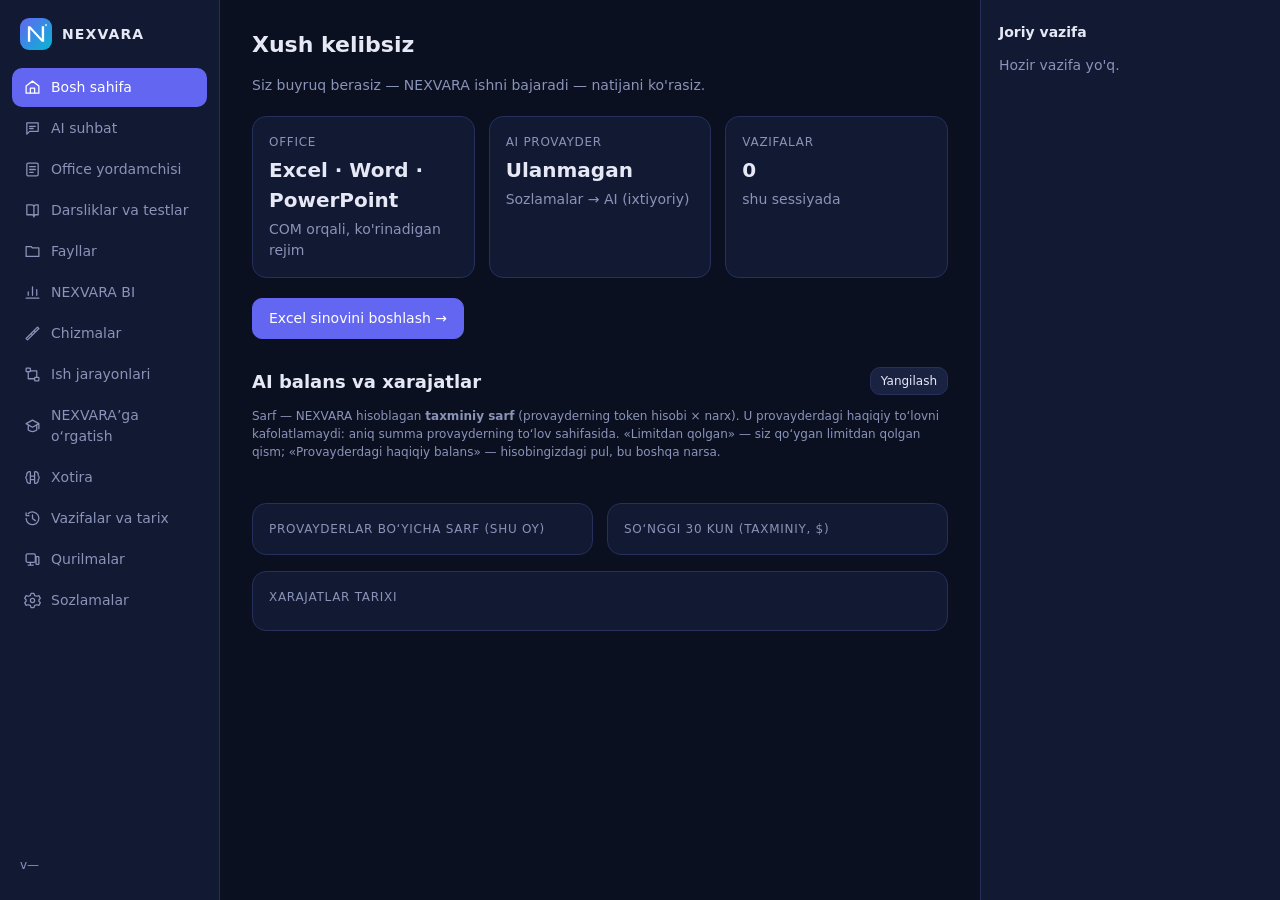
==== commit 5a93d480: "BI so'rov maydoni matni o'zbekcha; fondagi tuzatish testi band kompyuterda 15 s kutadi Co-Authored-B" ====
--- a/src/nexvara/app/ui/index.html
+++ b/src/nexvara/app/ui/index.html
@@ -572,7 +572,7 @@
           <button class="btn primary" id="bi-source" type="button">Fayl tanlash</button>
           <button class="btn" id="bi-folder" type="button">Papka (bir nechta fayl)</button>
           <select id="bi-sheet" hidden></select>
-          <input id="bi-sql" hidden placeholder="Bazadan so‘rov: SELECT … (Enter)" title="Faqat o‘qish: bazaga hech narsa yozilmaydi">
+          <input id="bi-sql" hidden placeholder="Bazadan so‘rov yozing va Enter bosing" title="Faqat o‘qish: bazaga hech narsa yozilmaydi">
           <select id="bi-saved"></select>
           <button class="btn" id="bi-open" type="button">Ochish</button>
           <button class="btn danger" id="bi-del" type="button">O‘chirish</button>
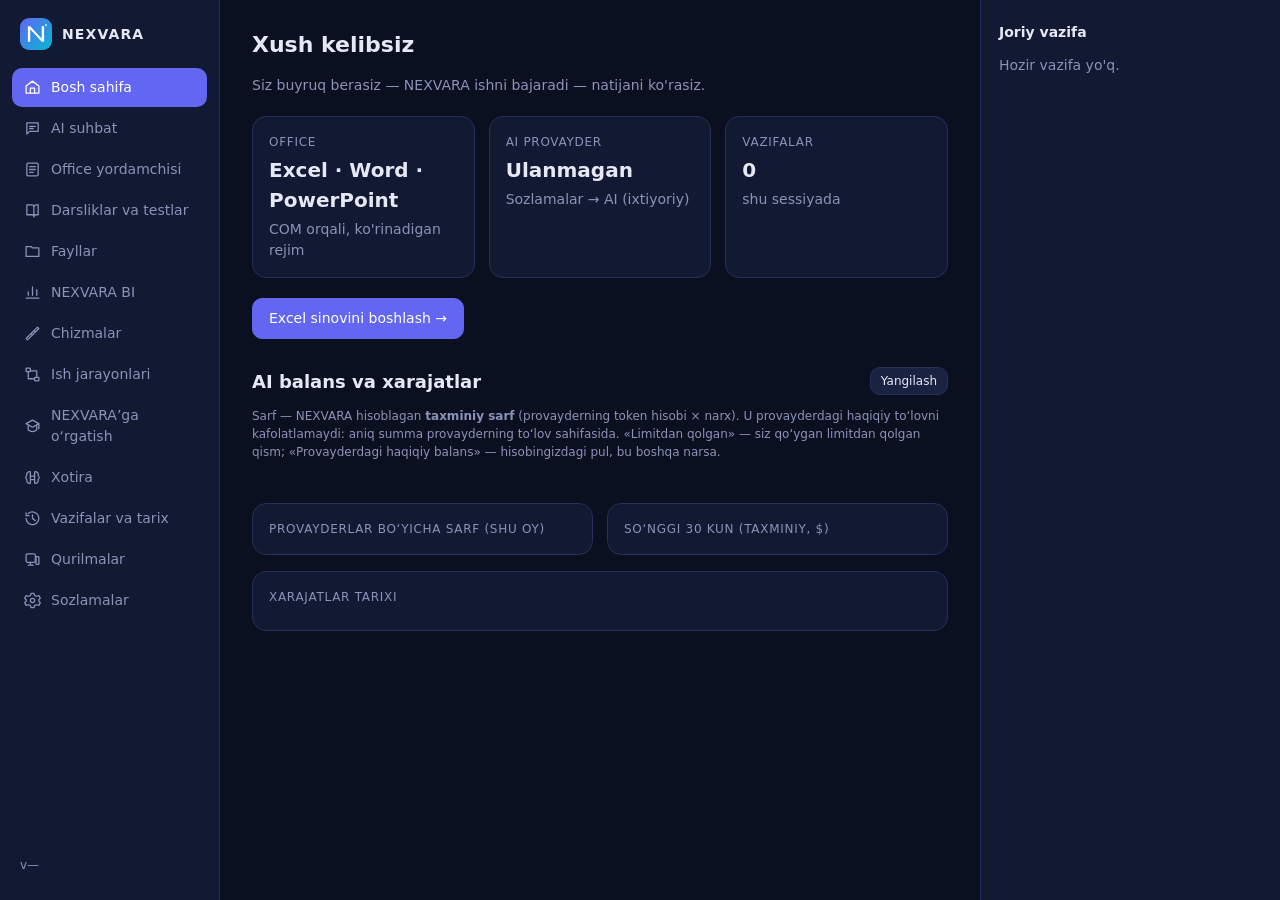
==== commit d43c9924: "Qurilmalar: Tailscale bor, himoya devori ruxsati yo'q bo'lsa - «Tailscale uchun ruxsat berish» tugma" ====
--- a/src/nexvara/app/ui/index.html
+++ b/src/nexvara/app/ui/index.html
@@ -729,6 +729,12 @@
           <span class="muted small" id="dev-state">O‘chiq</span>
         </div>
         <div class="error" id="dev-error" hidden></div>
+        <div class="notice" id="dev-ts" hidden>
+          <div id="dev-ts-text">Tailscale topildi, lekin Windows himoya devori telefonni bu tarmoqda to‘sishi mumkin
+            (telefon uydan tashqarida «Aloqa yo‘q» deydi).</div>
+          <div class="row"><button class="btn small-btn primary" id="dev-ts-allow" type="button">Tailscale uchun ruxsat berish</button>
+            <span class="muted small">Windows «Ruxsat berasizmi?» deb so‘raydi — «Ha». Faqat Tailscale manzillari va faqat NEXVARA uchun.</span></div>
+        </div>
         <div class="dev-pair" id="dev-pair" hidden>
           <div class="dev-qr" id="dev-qr"></div>
           <div>
--- a/src/nexvara/app/ui/app.css
+++ b/src/nexvara/app/ui/app.css
@@ -342,3 +342,8 @@
 .cap-info.bad { color: var(--danger, #ef4444); }
 .ai-caps-title { margin: 16px 0 4px; font-size: 15px; }
 @media (max-width: 720px) { .cap-row { grid-template-columns: 1fr 1fr; } .cap-info { grid-column: 1 / -1; } }
+/* Devices: Tailscale found, firewall rule missing */
+.notice { margin: 10px 0; padding: 10px 12px; border-radius: 10px; border: 1px solid var(--warn);
+  background: color-mix(in srgb, var(--warn) 12%, transparent); }
+.notice[hidden] { display: none; }
+.notice .row { margin-top: 8px; gap: 10px; align-items: center; flex-wrap: wrap; }
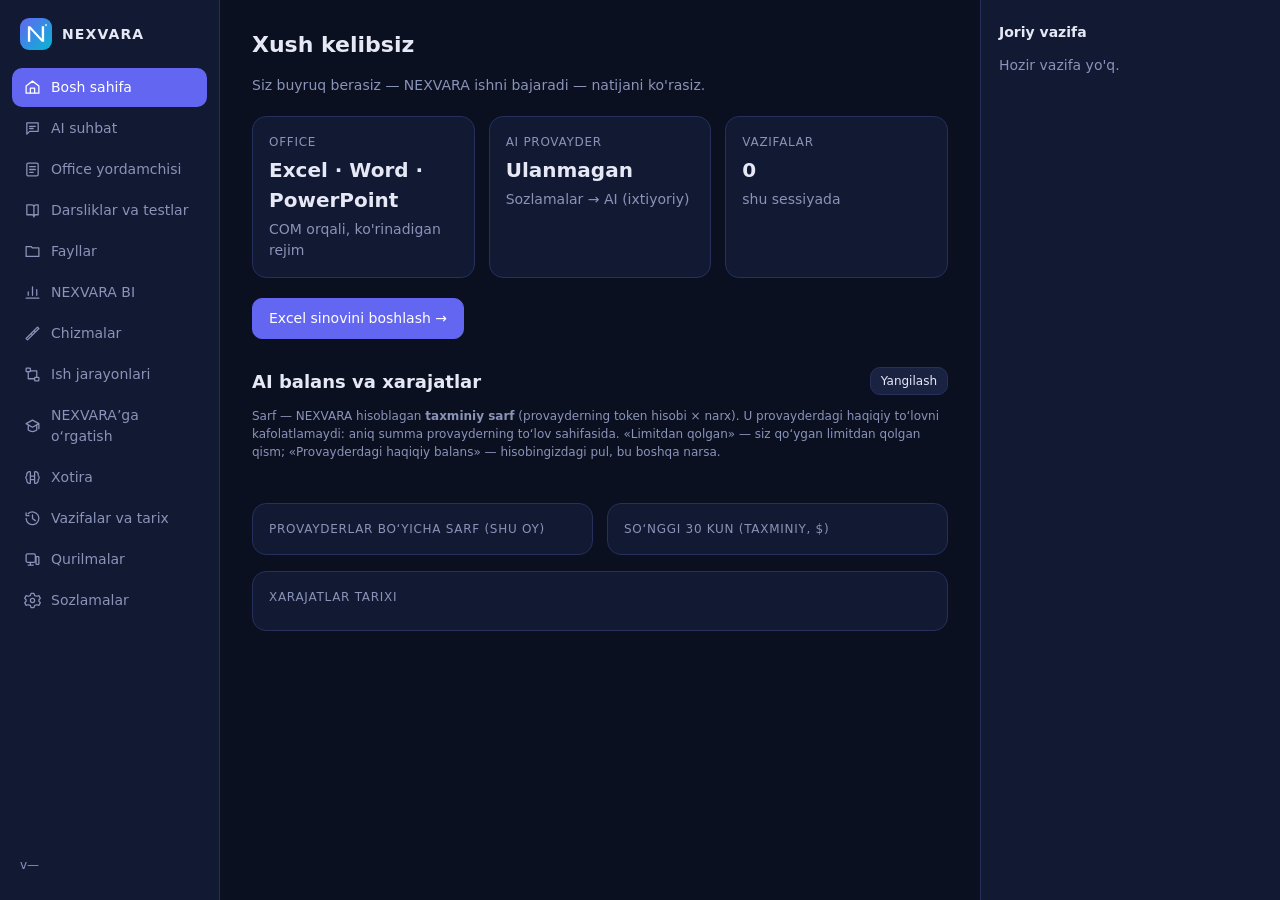
==== commit e91e9243: "Merge claude/qolgan-ishlar: salom tez, bepul Gemini + zaxira; v1.5.5 Co-Authored-By: Claude Opus 5.5" ====
--- a/src/nexvara/app/ui/index.html
+++ b/src/nexvara/app/ui/index.html
@@ -318,6 +318,16 @@
             API krediti emas.</p>
         </details>
         <div id="ai-providers"></div>
+        <h3>Kalitlarni boshqa kompyuterga ko‘chirish</h3>
+        <p class="muted small">Bu kompyuterda kalitlarni parol bilan himoyalangan faylga saqlang (OneDrive yoki
+          fleshkaga). Boshqa kompyuterda shu fayl va parol bilan bir bosishda tiklanadi — yangi kalit olish
+          shart emas. Parolsiz faylni hech kim o‘qiy olmaydi. Bor kalitlar ustidan yozilmaydi.</p>
+        <div class="row wrap">
+          <input id="ai-keys-pass" type="password" autocomplete="off" placeholder="Parol (kamida 8 belgi)">
+          <button class="btn" id="ai-keys-export" type="button">Kalitlarni faylga saqlash</button>
+          <button class="btn primary" id="ai-keys-import" type="button">Fayldan kalitlarni tiklash</button>
+          <span class="muted small" id="ai-keys-msg"></span>
+        </div>
         <div class="row wrap"><button class="btn" id="ai-refresh-catalog" type="button">Hozir yangilash</button>
           <span class="muted small" id="ai-catalog-status"></span></div>
         <h3 class="ai-caps-title">🧠 Yo‘nalishlar: AUTO yoki qo‘lda</h3>
@@ -340,7 +350,7 @@
             <label>Shundan qimmat so‘rovda so‘rasin, $ <input id="ai-confirm" type="number" min="0" step="0.01"></label>
             <label>Bitta topshiriq limiti, $ <input id="ai-task" type="number" min="0" step="0.05"></label>
             <label class="check-label"><input id="ai-fallback" type="checkbox">
-              Provayder javob bermasa, boshqa ulangan provayderga o‘tish</label>
+              Provayder javob bermasa (yoki Gemini bepul limiti tugasa), boshqa ulangan provayderga o‘tish</label>
             <label class="check-label"><input id="ai-send-text" type="checkbox">
               Savollarga javobda darslik parchalarini AI’ga yuborish</label>
           </div>
@@ -792,6 +802,54 @@
     </div>
   </aside>
 
+
+  <!-- First start on a new PC (app/api_onboarding.py): shown once, every step can be skipped -->
+  <div class="onboard" id="onboard" role="dialog" aria-modal="true" aria-labelledby="ob-title" hidden>
+    <div class="onboard-card">
+      <div class="muted small" id="ob-step">1 / 4</div>
+      <section class="ob-page" data-ob="1">
+        <h2 id="ob-title">NEXVARA’ga xush kelibsiz</h2>
+        <p>Buyruqni oddiy o‘zbek tilida yozasiz yoki aytasiz — NEXVARA Excel, Word, PowerPoint’da
+          ishlaydi, darslikdan test tuzadi, hisobot va chizma qiladi. Avval bu kompyuterni tekshiraman:</p>
+        <ul class="ob-list" id="ob-office"></ul>
+      </section>
+      <section class="ob-page" data-ob="2" hidden>
+        <h2>Telefon</h2>
+        <p>Telefondagi NEXVARA ilovasidan buyruq berasiz, ekranni ko‘rasiz va fayllarni olasiz.</p>
+        <div class="row"><button class="btn primary" id="ob-phone" type="button">Telefondan boshqarishni yoqish</button>
+          <span class="muted small" id="ob-phone-state"></span></div>
+        <label class="check-label"><input id="ob-autostart" type="checkbox" checked> NEXVARA Windows bilan birga ishga tushsin
+          (telefon kompyuter yoqilganda ham ulanadi)</label>
+        <div class="notice" id="ob-ts" hidden>Tailscale topildi. Telefon boshqa tarmoqdan ham ulanishi uchun
+          Windows himoya devoriga ruxsat kerak.
+          <div class="row"><button class="btn small-btn primary" id="ob-ts-allow" type="button">Tailscale uchun ruxsat berish</button></div></div>
+        <p class="muted small">QR kod «Qurilmalar» bo‘limida chiqadi. Uydan tashqarida ishlatish uchun telefon va
+          kompyuterga bepul Tailscale o‘rnatiladi (bitta hisob bilan).</p>
+      </section>
+      <section class="ob-page" data-ob="3" hidden>
+        <h2>AI (ixtiyoriy)</h2>
+        <p>Ko‘p ishlar AI’siz ham bajariladi. Murakkab buyruqlar, rasm, ovoz va internetdan qidirish uchun
+          AI kaliti kerak: <b>Google Gemini</b> kaliti bepul (ai.google.dev), OpenAI va Claude pullik.</p>
+        <p class="muted small">Kalit faqat Windows himoyalangan xotirasida saqlanadi. Pullik so‘rovdan oldin NEXVARA
+          narxini aytib, «Ha» kutadi; kunlik va oylik limit bor.</p>
+        <div class="row"><button class="btn" id="ob-ai" type="button">Sozlamalar → AI ni ochish</button></div>
+      </section>
+      <section class="ob-page" data-ob="4" hidden>
+        <h2>Tayyor</h2>
+        <p>Yangi versiyalar internetdan o‘zi tekshiriladi — «Yangilash» chiqsa bosasiz. Google hisobi bilan
+          kirish (sinxronlash uchun) Sozlamalarda.</p>
+        <p>Boshlash uchun chap menyudan <b>AI suhbat</b> ni oching va yozing, masalan:
+          <span class="mono">Baholar.xlsx ni och, jadvalni formatla</span></p>
+      </section>
+      <div class="row ob-buttons">
+        <button class="btn" id="ob-skip" type="button">O‘tkazib yuborish</button>
+        <span class="grow"></span>
+        <button class="btn" id="ob-back" type="button" hidden>Orqaga</button>
+        <button class="btn primary" id="ob-next" type="button">Keyingi</button>
+      </div>
+    </div>
+  </div>
+
   <script src="i18n.js"></script>
   <script src="app.js"></script>
   <script src="bi.js"></script>
--- a/src/nexvara/app/ui/app.css
+++ b/src/nexvara/app/ui/app.css
@@ -347,3 +347,17 @@
   background: color-mix(in srgb, var(--warn) 12%, transparent); }
 .notice[hidden] { display: none; }
 .notice .row { margin-top: 8px; gap: 10px; align-items: center; flex-wrap: wrap; }
+/* first start guide */
+.onboard { position: fixed; inset: 0; z-index: 80; display: flex; align-items: center; justify-content: center;
+  background: rgba(5, 8, 20, .62); }
+.onboard[hidden] { display: none; }
+.onboard-card { width: min(620px, calc(100vw - 48px)); max-height: calc(100vh - 48px); overflow: auto;
+  padding: 22px 24px; border-radius: 16px; background: var(--surface); border: 1px solid var(--border);
+  box-shadow: 0 18px 50px rgba(0,0,0,.45); }
+.onboard-card h2 { margin: 6px 0 10px; }
+.ob-list { list-style: none; padding: 0; margin: 8px 0; }
+.ob-list li { padding: 4px 0; }
+.ob-list li.ok { color: var(--ok, #3ecf8e); }
+.ob-list li.bad { color: var(--warn, #f5a524); }
+.ob-buttons { margin-top: 16px; gap: 8px; align-items: center; }
+.ob-buttons .grow { flex: 1; }
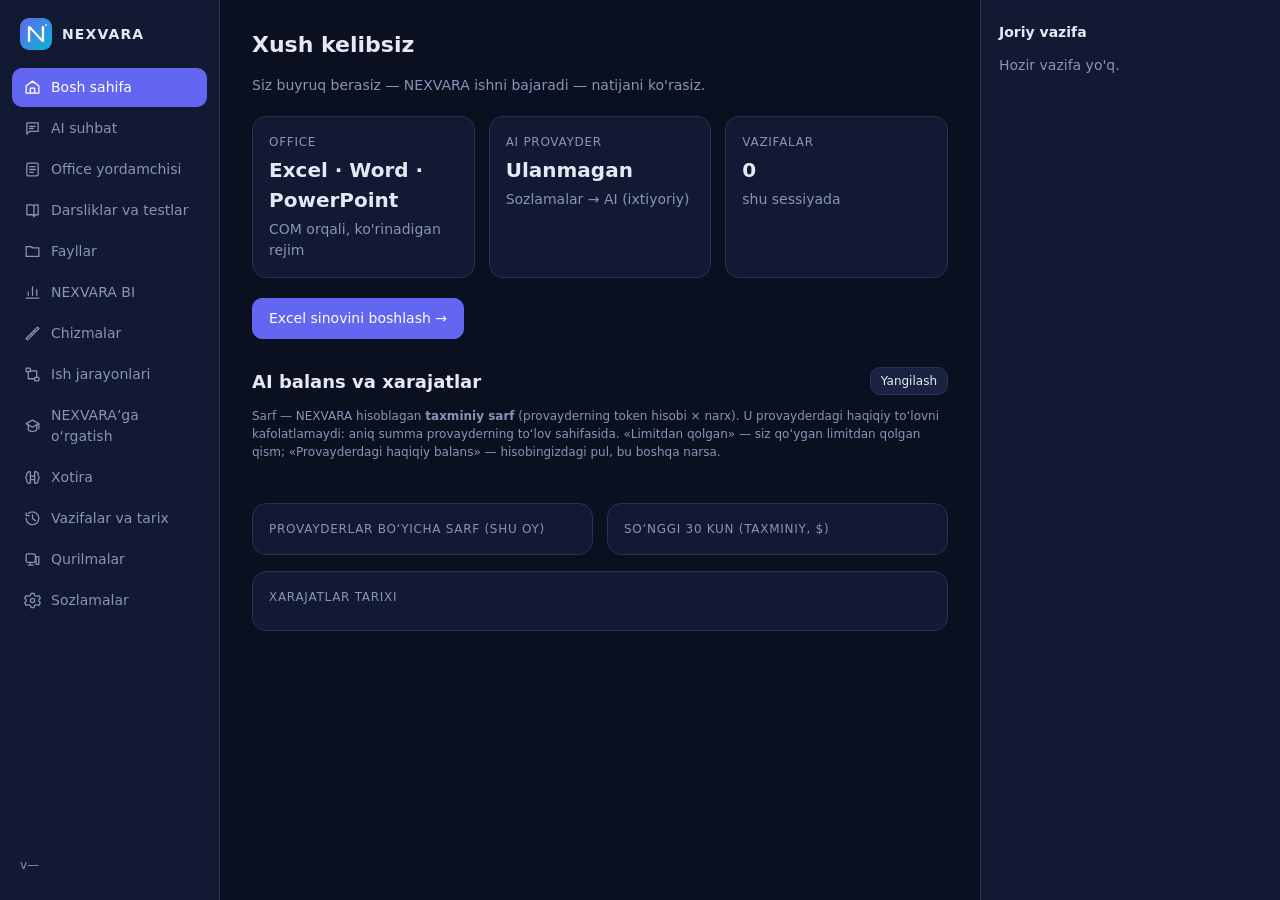
==== commit 56d1fa78: "«Avval AI»: har xabar avval AI rejalashtiruvchisiga, rasm → Excel AI jadvali, solishtirish; Codex is" ====
--- a/src/nexvara/app/ui/index.html
+++ b/src/nexvara/app/ui/index.html
@@ -339,6 +339,8 @@
         <form id="ai-form">
           <div class="form-grid">
             <label class="check-label"><input id="ai-enabled" type="checkbox"> AI yoqilgan</label>
+            <label class="check-label wide-field"><input id="ai-first" type="checkbox">
+              Avval AI: har xabarni AI tushunadi</label>
             <label class="check-label wide-field"><input id="ai-free" type="checkbox">
               Bepul rejim: hamma ish Gemini’ning bepul darajasida (pul sarflanmaydi)</label>
             <label class="check-label wide-field"><input id="ai-free-confirmed" type="checkbox">
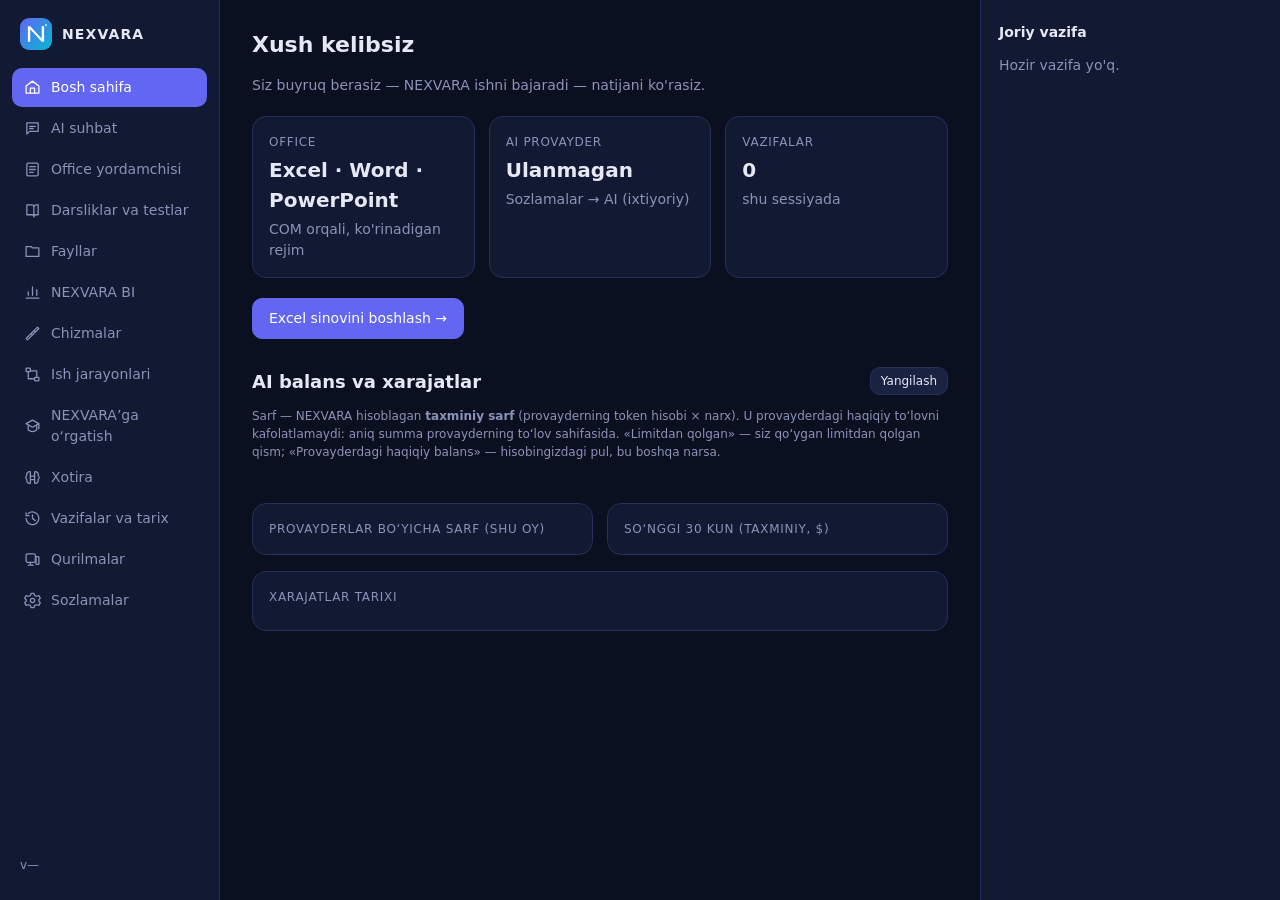
==== commit 741c82e6: "Telefon ulanishi yoqiq bo'lsa NEXVARA oyna yopilganda fonda ishlaydi, Windows bilan yashirin ochilad" ====
--- a/src/nexvara/app/ui/index.html
+++ b/src/nexvara/app/ui/index.html
@@ -771,6 +771,9 @@
         <label class="row"><input type="checkbox" id="opt-control"> Telefon sichqoncha va klaviaturani boshqarishi mumkin (ehtiyot bo‘ling)</label>
         <label class="row"><input type="checkbox" id="opt-autostart"> NEXVARA Windows bilan birga ishga tushsin (telefon kompyuter yoqilganda ham ulanadi)</label>
         <div class="muted small">Ekran ko‘rilganda yoki boshqarilganda shu oynada «📱» belgisi chiqadi.</div>
+        <div class="muted small">Telefon ulanishi yoqiq bo‘lsa, oynani yopganda NEXVARA o‘chmaydi —
+          fonda ishlab, telefonga xizmat qiladi. Oynani qaytarish uchun NEXVARA belgisini bosing.</div>
+        <button class="btn" id="btn-quit-app" type="button">NEXVARA’ni to‘liq yopish</button>
       </div>
       <div class="card wide">
         <div class="card-label">Bog‘langan qurilmalar</div>
